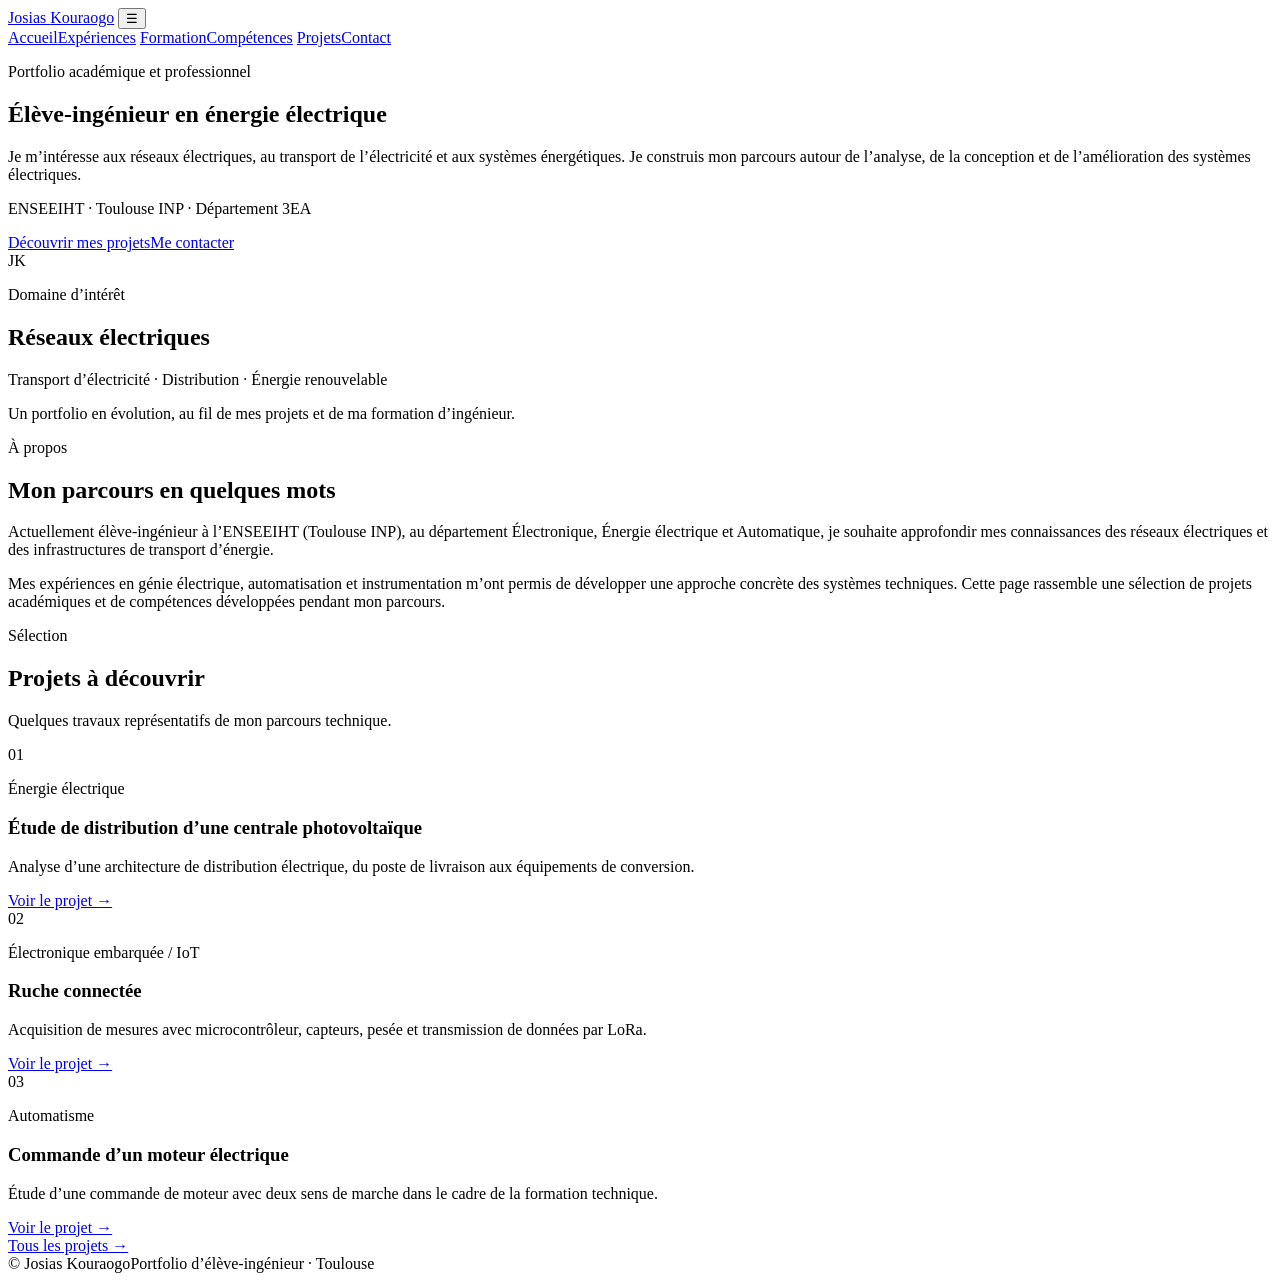
==== index.html @ 069c58c9 "Add files via upload" ====
<!DOCTYPE html>
<html lang="fr">
<head>
  <meta charset="UTF-8">
  <meta name="viewport" content="width=device-width, initial-scale=1">
  <meta name="description" content="Portfolio de Josias Kouraogo, élève-ingénieur en énergie électrique à l'ENSEEIHT Toulouse INP.">
  <title>Josias Kouraogo | Portfolio ingénieur énergie électrique</title>
  <link rel="stylesheet" href="style.css">
</head>
<body>
<header class="site-header">
  <div class="container nav-wrap">
    <a class="brand" href="index.html">Josias <span>Kouraogo</span></a>
    <button class="menu-toggle" aria-label="Ouvrir le menu" aria-expanded="false">☰</button>
    <nav class="nav">
      <a class="active" href="index.html">Accueil</a><a href="experiences.html">Expériences</a>
      <a href="formation.html">Formation</a><a href="competences.html">Compétences</a>
      <a href="projets.html">Projets</a><a href="contact.html">Contact</a>
    </nav>
  </div>
</header>
<main>
  <section class="hero">
    <div class="container hero-grid">
      <div class="hero-copy">
        <p class="eyebrow">Portfolio académique et professionnel</p>
        <h1>Élève-ingénieur en <span>énergie électrique</span></h1>
        <p class="lead">Je m’intéresse aux réseaux électriques, au transport de l’électricité et aux systèmes énergétiques. Je construis mon parcours autour de l’analyse, de la conception et de l’amélioration des systèmes électriques.</p>
        <p class="hero-meta">ENSEEIHT · Toulouse INP · Département 3EA</p>
        <div class="actions"><a class="button" href="projets.html">Découvrir mes projets</a><a class="button button-outline" href="contact.html">Me contacter</a></div>
      </div>
      <div class="hero-panel">
        <div class="monogram">JK</div>
        <p class="panel-label">Domaine d’intérêt</p>
        <h2>Réseaux électriques</h2>
        <p>Transport d’électricité · Distribution · Énergie renouvelable</p>
        <div class="panel-line"></div>
        <p class="small">Un portfolio en évolution, au fil de mes projets et de ma formation d’ingénieur.</p>
      </div>
    </div>
  </section>
  <section class="section">
    <div class="container">
      <div class="section-heading"><p class="eyebrow">À propos</p><h2>Mon parcours en quelques mots</h2></div>
      <div class="about-grid">
        <p>Actuellement élève-ingénieur à l’ENSEEIHT (Toulouse INP), au département Électronique, Énergie électrique et Automatique, je souhaite approfondir mes connaissances des réseaux électriques et des infrastructures de transport d’énergie.</p>
        <p>Mes expériences en génie électrique, automatisation et instrumentation m’ont permis de développer une approche concrète des systèmes techniques. Cette page rassemble une sélection de projets académiques et de compétences développées pendant mon parcours.</p>
      </div>
    </div>
  </section>
  <section class="section section-soft">
    <div class="container">
      <div class="section-heading"><p class="eyebrow">Sélection</p><h2>Projets à découvrir</h2><p>Quelques travaux représentatifs de mon parcours technique.</p></div>
      <div class="cards">
        <article class="project-card"><div class="card-number">01</div><p class="tag">Énergie électrique</p><h3>Étude de distribution d’une centrale photovoltaïque</h3><p>Analyse d’une architecture de distribution électrique, du poste de livraison aux équipements de conversion.</p><a href="projets.html#planta" class="text-link">Voir le projet →</a></article>
        <article class="project-card"><div class="card-number">02</div><p class="tag">Électronique embarquée / IoT</p><h3>Ruche connectée</h3><p>Acquisition de mesures avec microcontrôleur, capteurs, pesée et transmission de données par LoRa.</p><a href="projets.html#ruche" class="text-link">Voir le projet →</a></article>
        <article class="project-card"><div class="card-number">03</div><p class="tag">Automatisme</p><h3>Commande d’un moteur électrique</h3><p>Étude d’une commande de moteur avec deux sens de marche dans le cadre de la formation technique.</p><a href="projets.html#moteur" class="text-link">Voir le projet →</a></article>
      </div>
      <div class="center-action"><a class="text-link" href="projets.html">Tous les projets →</a></div>
    </div>
  </section>
</main>
<footer class="footer"><div class="container footer-inner"><span>© <span id="year"></span> Josias Kouraogo</span><span>Portfolio d’élève-ingénieur · Toulouse</span></div></footer>
<script src="script.js"></script>
</body></html>
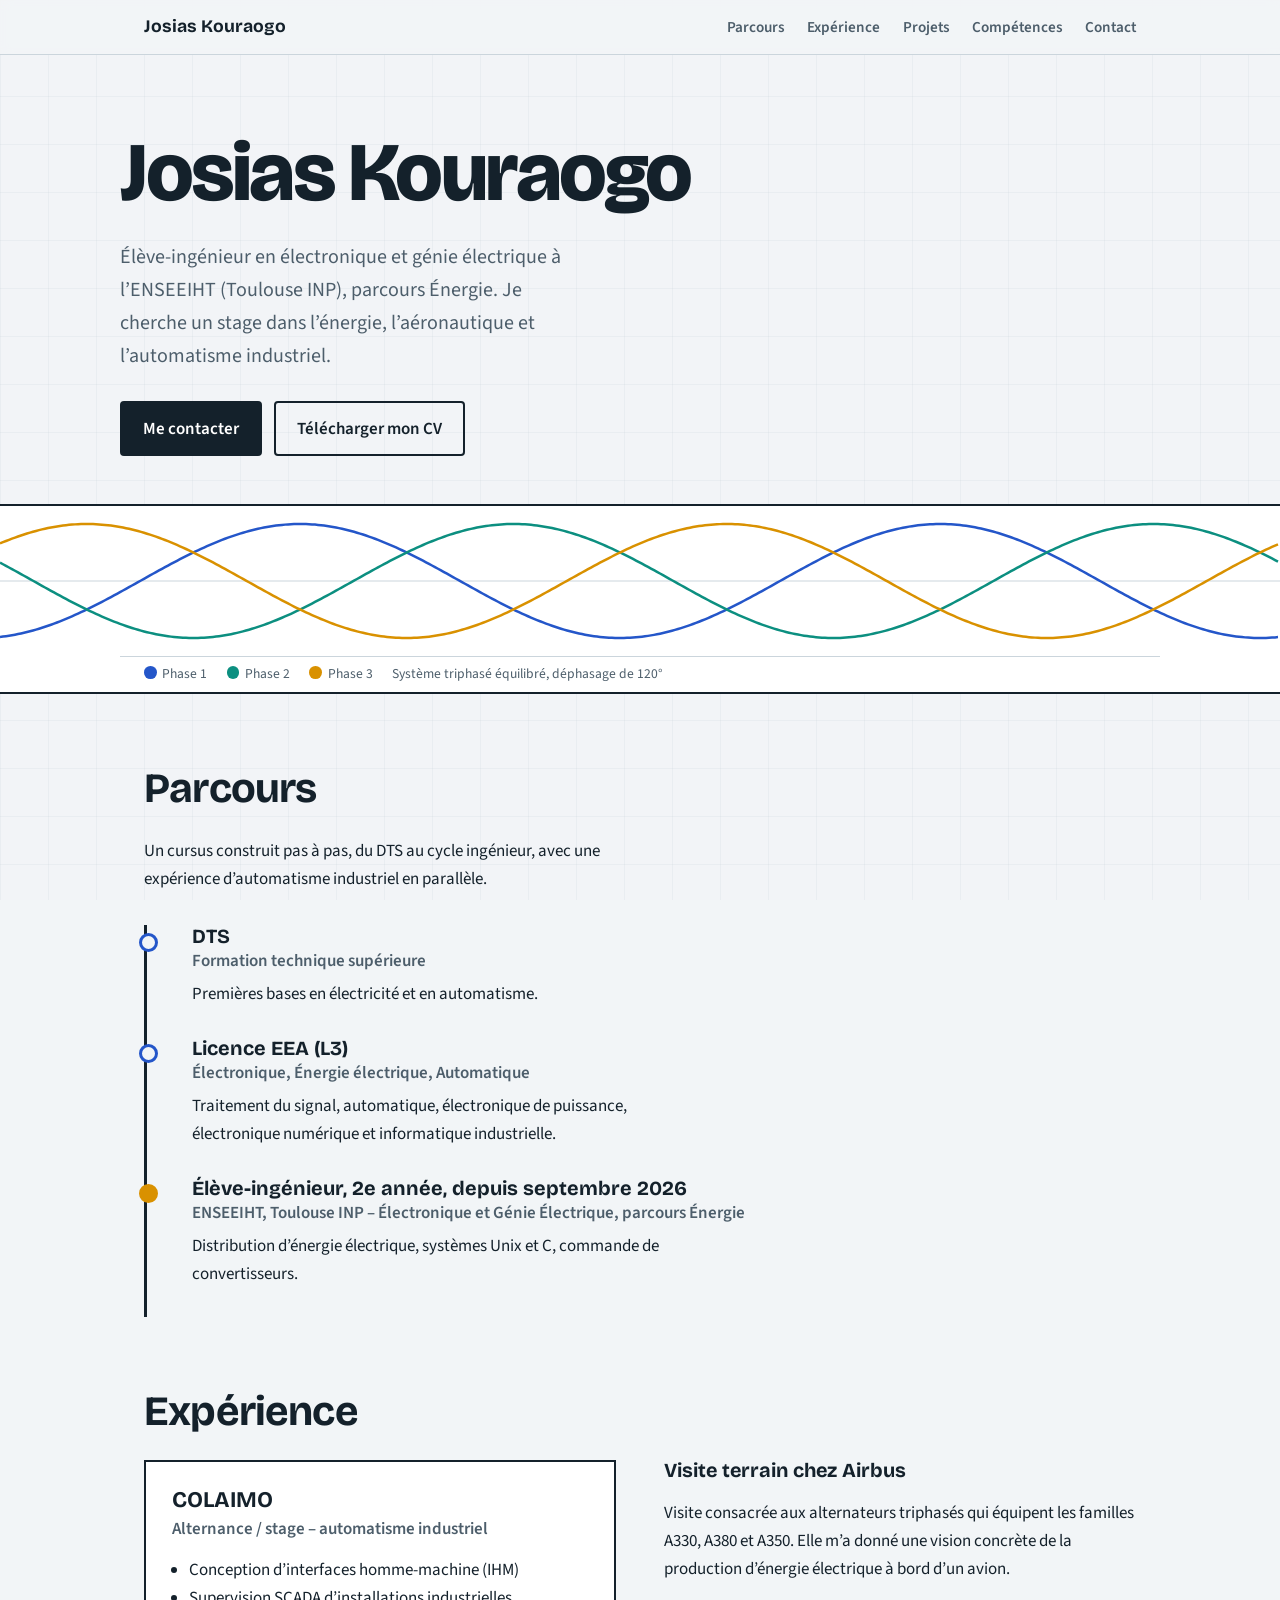
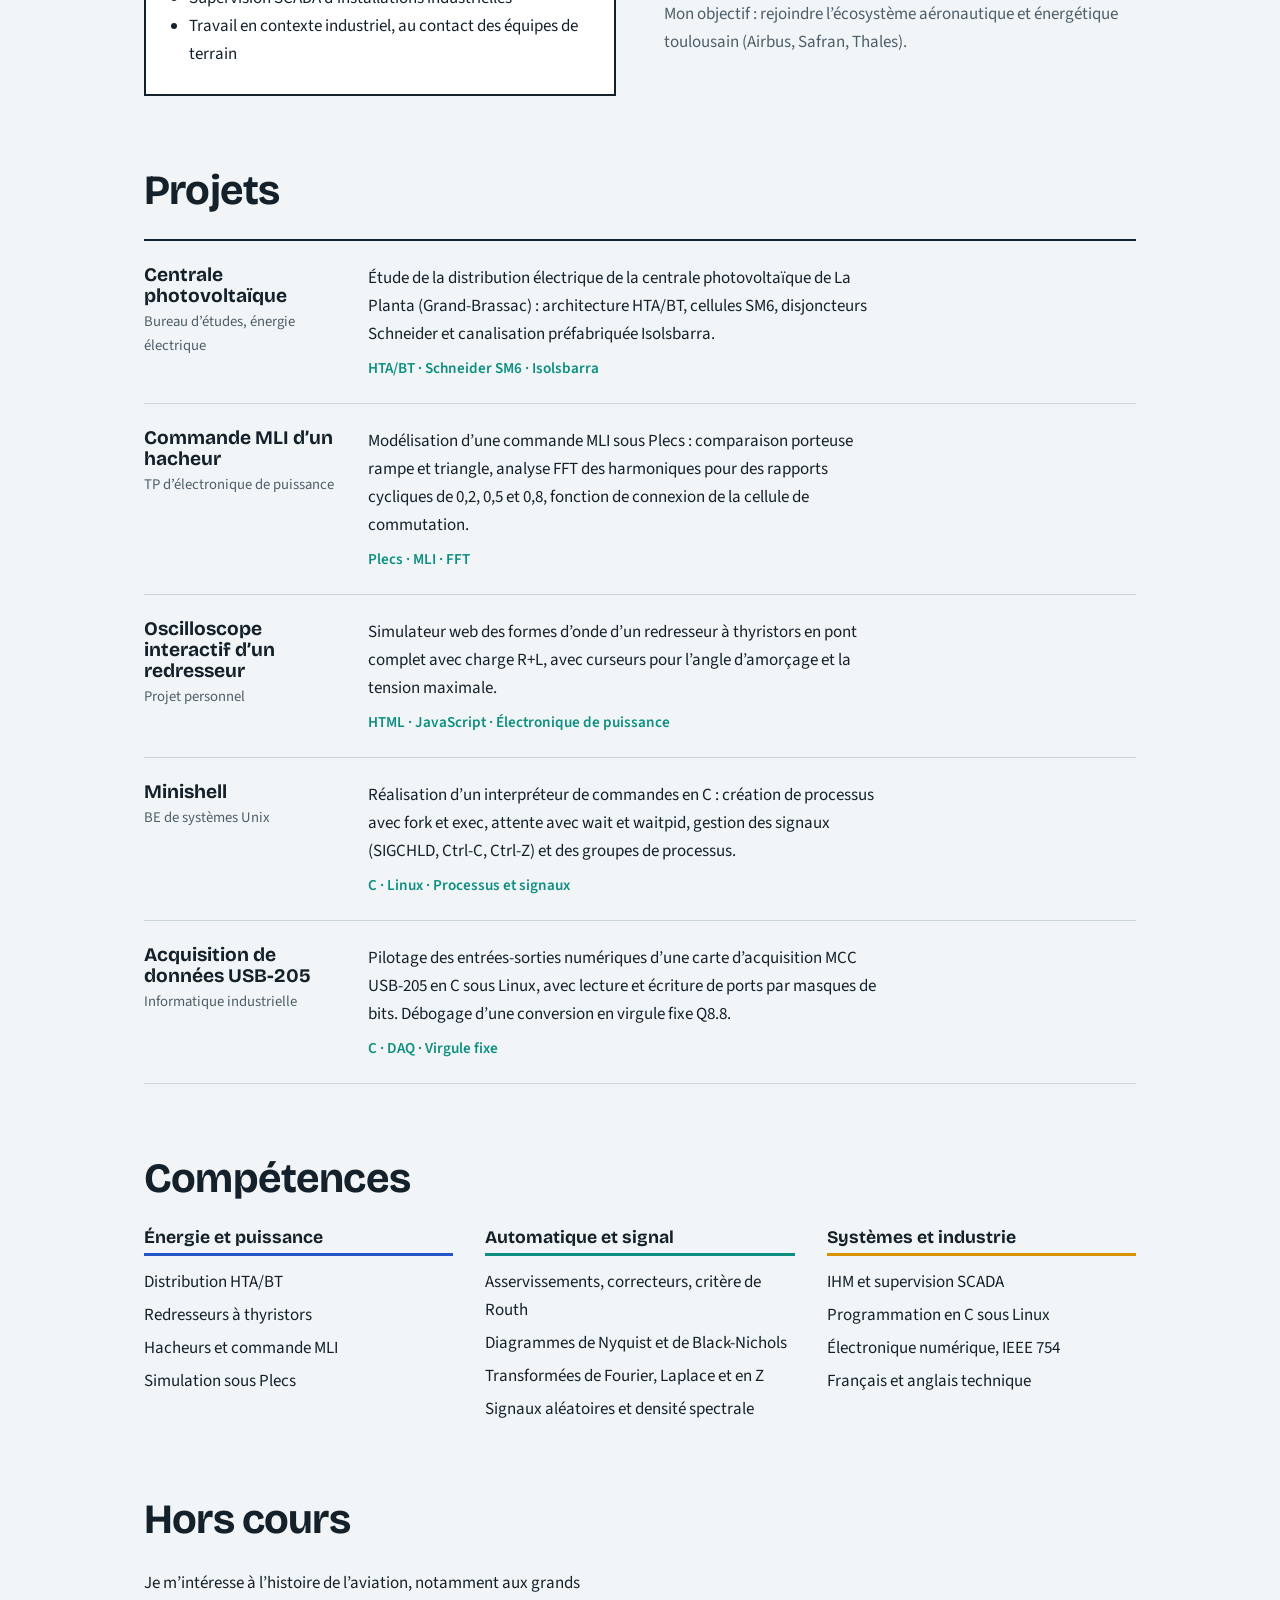
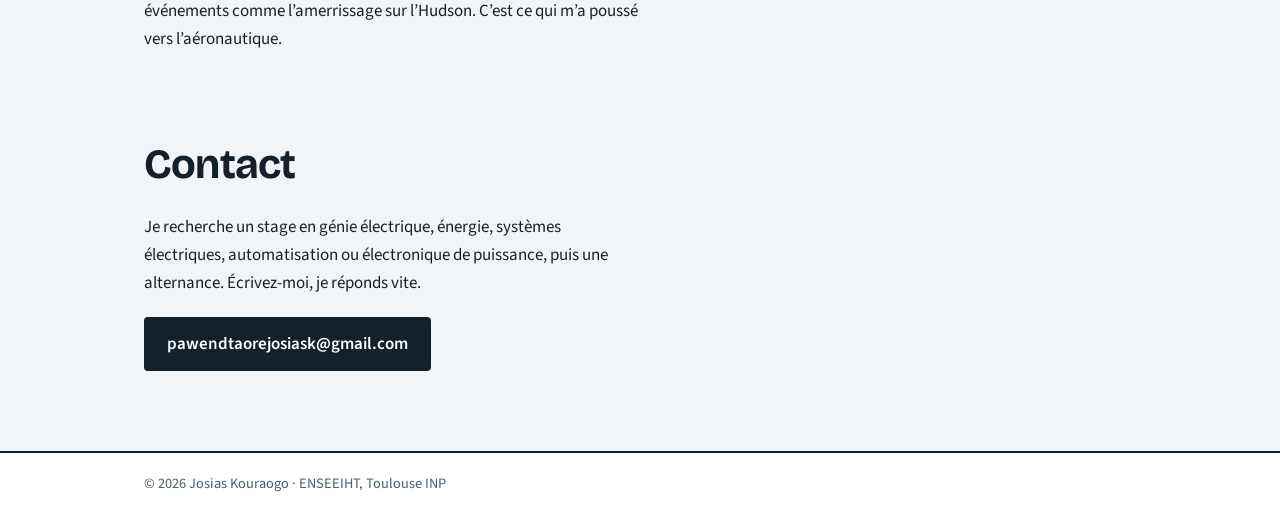
==== commit 29779f34: "Add files via upload" ====
--- a/index.html
+++ b/index.html
@@ -1,65 +1,312 @@
 <!DOCTYPE html>
 <html lang="fr">
 <head>
-  <meta charset="UTF-8">
-  <meta name="viewport" content="width=device-width, initial-scale=1">
-  <meta name="description" content="Portfolio de Josias Kouraogo, élève-ingénieur en énergie électrique à l'ENSEEIHT Toulouse INP.">
-  <title>Josias Kouraogo | Portfolio ingénieur énergie électrique</title>
-  <link rel="stylesheet" href="style.css">
+<meta charset="utf-8">
+<meta name="viewport" content="width=device-width, initial-scale=1">
+<title>Josias Kouraogo – Élève-ingénieur en électronique et génie électrique</title>
+<meta name="description" content="E-portfolio de Josias Kouraogo, élève-ingénieur ENSEEIHT (Toulouse INP), parcours Énergie. Recherche d’un stage et d’une alternance en énergie, aéronautique et automatisme.">
+<link rel="icon" href="data:image/svg+xml,<svg xmlns='http://www.w3.org/2000/svg' viewBox='0 0 100 100'><text y='.9em' font-size='90'>⚡</text></svg>">
+<link rel="preconnect" href="https://fonts.googleapis.com">
+<link rel="preconnect" href="https://fonts.gstatic.com" crossorigin>
+<link href="https://fonts.googleapis.com/css2?family=Bricolage+Grotesque:wght@500;700;800&family=Source+Sans+3:wght@400;600&display=swap" rel="stylesheet">
+<style>
+:root{
+  --paper:#F2F5F7; --ink:#14212B; --muted:#4D5E6B; --line:#CBD5DC;
+  --a:#2456C9; --b:#0C8F80; --c:#D99100;
+  --max:1040px;
+}
+*{box-sizing:border-box}
+html{scroll-behavior:smooth}
+body{
+  margin:0; color:var(--ink); background:var(--paper);
+  font:400 1.0625rem/1.65 "Source Sans 3",system-ui,sans-serif;
+  background-image:
+    linear-gradient(var(--line) 1px,transparent 1px),
+    linear-gradient(90deg,var(--line) 1px,transparent 1px);
+  background-size:48px 48px; background-attachment:fixed;
+  background-blend-mode:multiply;
+}
+body::before{content:"";position:fixed;inset:0;background:var(--paper);opacity:.82;z-index:-1}
+h1,h2,h3{font-family:"Bricolage Grotesque",sans-serif;line-height:1.1;margin:0}
+a{color:var(--a)}
+:focus-visible{outline:3px solid var(--c);outline-offset:3px}
+.wrap{max-width:var(--max);margin:0 auto;padding:0 1.5rem}
+
+header.top{position:sticky;top:0;z-index:5;background:rgba(242,245,247,.92);backdrop-filter:blur(6px);border-bottom:1px solid var(--line)}
+header.top .wrap{display:flex;justify-content:space-between;align-items:center;padding-top:.8rem;padding-bottom:.8rem;gap:1rem;flex-wrap:wrap}
+.brand{font:700 1.1rem "Bricolage Grotesque",sans-serif;text-decoration:none;color:var(--ink)}
+nav a{margin-left:1.2rem;text-decoration:none;color:var(--muted);font-weight:600;font-size:.95rem}
+nav a:hover{color:var(--a)}
+
+.hero{padding:4.5rem 0 0}
+.hero h1{font-size:clamp(2.6rem,7vw,5.2rem);font-weight:800;letter-spacing:-.03em;max-width:14ch}
+.hero p.lead{font-size:1.25rem;max-width:46ch;color:var(--muted);margin:1.4rem 0 1.8rem}
+.btns{display:flex;gap:.8rem;flex-wrap:wrap}
+.btn{display:inline-block;padding:.7rem 1.3rem;border-radius:4px;font-weight:600;text-decoration:none;border:2px solid var(--ink);color:var(--ink)}
+.btn.primary{background:var(--ink);color:#fff}
+.btn:hover{background:var(--a);border-color:var(--a);color:#fff}
+.scope{margin-top:3rem;border-top:2px solid var(--ink);border-bottom:2px solid var(--ink);background:#fff}
+.scope canvas{display:block;width:100%;height:150px}
+.scope .legend{display:flex;gap:1.2rem;padding:.4rem 1.5rem;font-size:.85rem;color:var(--muted);border-top:1px solid var(--line)}
+.sw{display:inline-block;width:.8rem;height:.8rem;border-radius:50%;margin-right:.35rem;vertical-align:-1px}
+
+section{padding:4.5rem 0 0}
+section h2{font-size:clamp(1.8rem,4vw,2.6rem);margin-bottom:1.6rem;letter-spacing:-.02em}
+.intro{max-width:62ch}
+
+/* Parcours : vraie séquence chronologique */
+.timeline{list-style:none;margin:0;padding:0 0 0 1.6rem;border-left:3px solid var(--ink)}
+.timeline li{position:relative;padding:0 0 1.8rem 1.2rem}
+.timeline li::before{content:"";position:absolute;left:calc(-1.6rem - 8px);top:.45rem;width:13px;height:13px;border-radius:50%;background:var(--paper);border:3px solid var(--a)}
+.timeline li.now::before{background:var(--c);border-color:var(--c)}
+.timeline h3{font-size:1.25rem}
+.timeline .where{color:var(--muted);font-weight:600}
+.timeline p{margin:.3rem 0 0;max-width:62ch}
+
+.split{display:grid;grid-template-columns:1fr 1fr;gap:3rem}
+.xp{background:#fff;border:2px solid var(--ink);padding:1.6rem}
+.xp h3{font-size:1.4rem;margin-bottom:.2rem}
+.xp .where{color:var(--muted);font-weight:600;margin:0 0 .8rem}
+.xp ul{margin:0;padding-left:1.1rem}
+
+/* Projets : lignes, pas de cartes identiques */
+.projects{border-top:2px solid var(--ink)}
+.proj{display:grid;grid-template-columns:200px 1fr;gap:1.5rem;padding:1.4rem 0;border-bottom:1px solid var(--line)}
+.proj h3{font-size:1.2rem}
+.proj .tag{color:var(--muted);font-size:.92rem;margin-top:.25rem}
+.proj p{margin:0;max-width:64ch}
+.proj .tools{margin-top:.5rem;font-weight:600;font-size:.95rem;color:var(--b)}
+
+.skills{display:grid;grid-template-columns:repeat(auto-fit,minmax(230px,1fr));gap:2rem}
+.skills h3{font-size:1.1rem;padding-bottom:.4rem;margin-bottom:.6rem;border-bottom:3px solid var(--a)}
+.skills div:nth-child(2) h3{border-color:var(--b)}
+.skills div:nth-child(3) h3{border-color:var(--c)}
+.skills ul{list-style:none;margin:0;padding:0}
+.skills li{padding:.15rem 0}
+
+.contact{padding-bottom:5rem}
+.contact p{max-width:58ch}
+footer{border-top:2px solid var(--ink);background:#fff;padding:1.2rem 0;font-size:.9rem;color:var(--muted)}
+
+@media (max-width:760px){
+  .split{grid-template-columns:1fr;gap:2rem}
+  .proj{grid-template-columns:1fr;gap:.4rem}
+  nav a{margin:0 1rem 0 0}
+}
+</style>
 </head>
 <body>
-<header class="site-header">
-  <div class="container nav-wrap">
-    <a class="brand" href="index.html">Josias <span>Kouraogo</span></a>
-    <button class="menu-toggle" aria-label="Ouvrir le menu" aria-expanded="false">☰</button>
-    <nav class="nav">
-      <a class="active" href="index.html">Accueil</a><a href="experiences.html">Expériences</a>
-      <a href="formation.html">Formation</a><a href="competences.html">Compétences</a>
-      <a href="projets.html">Projets</a><a href="contact.html">Contact</a>
+
+<header class="top">
+  <div class="wrap">
+    <a class="brand" href="#top">Josias Kouraogo</a>
+    <nav aria-label="Navigation principale">
+      <a href="#parcours">Parcours</a>
+      <a href="#experience">Expérience</a>
+      <a href="#projets">Projets</a>
+      <a href="#competences">Compétences</a>
+      <a href="#contact">Contact</a>
     </nav>
   </div>
 </header>
-<main>
-  <section class="hero">
-    <div class="container hero-grid">
-      <div class="hero-copy">
-        <p class="eyebrow">Portfolio académique et professionnel</p>
-        <h1>Élève-ingénieur en <span>énergie électrique</span></h1>
-        <p class="lead">Je m’intéresse aux réseaux électriques, au transport de l’électricité et aux systèmes énergétiques. Je construis mon parcours autour de l’analyse, de la conception et de l’amélioration des systèmes électriques.</p>
-        <p class="hero-meta">ENSEEIHT · Toulouse INP · Département 3EA</p>
-        <div class="actions"><a class="button" href="projets.html">Découvrir mes projets</a><a class="button button-outline" href="contact.html">Me contacter</a></div>
+
+<main id="top">
+  <div class="wrap hero">
+    <h1>Josias Kouraogo</h1>
+    <p class="lead">Élève-ingénieur en électronique et génie électrique à l’ENSEEIHT (Toulouse INP), parcours Énergie. Je cherche un stage dans l’énergie, l’aéronautique et l’automatisme industriel.</p>
+    <div class="btns">
+      <a class="btn primary" href="#contact">Me contacter</a>
+      <a class="btn" href="CV_Kouraogo_Josias.pdf">Télécharger mon CV</a>
+    </div>
+  </div>
+
+  <div class="scope" role="img" aria-label="Trois tensions sinusoïdales déphasées de 120 degrés, comme sur un réseau triphasé">
+    <canvas id="scope"></canvas>
+    <div class="legend wrap">
+      <span><span class="sw" style="background:var(--a)"></span>Phase 1</span>
+      <span><span class="sw" style="background:var(--b)"></span>Phase 2</span>
+      <span><span class="sw" style="background:var(--c)"></span>Phase 3</span>
+      <span>Système triphasé équilibré, déphasage de 120°</span>
+    </div>
+  </div>
+
+  <section id="parcours">
+    <div class="wrap">
+      <h2>Parcours</h2>
+      <p class="intro">Un cursus construit pas à pas, du DTS au cycle ingénieur, avec une expérience d’automatisme industriel en parallèle.</p>
+      <ol class="timeline" style="margin-top:2rem">
+        <li>
+          <h3>DTS</h3>
+          <div class="where">Formation technique supérieure</div>
+          <p>Premières bases en électricité et en automatisme.</p>
+        </li>
+        <li>
+          <h3>Licence EEA (L3)</h3>
+          <div class="where">Électronique, Énergie électrique, Automatique</div>
+          <p>Traitement du signal, automatique, électronique de puissance, électronique numérique et informatique industrielle.</p>
+        </li>
+        <li class="now">
+          <h3>Élève-ingénieur, 2e année, depuis septembre 2026</h3>
+          <div class="where">ENSEEIHT, Toulouse INP – Électronique et Génie Électrique, parcours Énergie</div>
+          <p>Distribution d’énergie électrique, systèmes Unix et C, commande de convertisseurs.</p>
+        </li>
+      </ol>
+    </div>
+  </section>
+
+  <section id="experience">
+    <div class="wrap">
+      <h2>Expérience</h2>
+      <div class="split">
+        <div class="xp">
+          <h3>COLAIMO</h3>
+          <p class="where">Alternance / stage – automatisme industriel</p>
+          <ul>
+            <li>Conception d’interfaces homme-machine (IHM)</li>
+            <li>Supervision SCADA d’installations industrielles</li>
+            <li>Travail en contexte industriel, au contact des équipes de terrain</li>
+          </ul>
+        </div>
+        <div>
+          <h3 style="margin-bottom:.6rem">Visite terrain chez Airbus</h3>
+          <p>Visite consacrée aux alternateurs triphasés qui équipent les familles A330, A380 et A350. Elle m’a donné une vision concrète de la production d’énergie électrique à bord d’un avion.</p>
+          <p style="color:var(--muted)">Mon objectif : rejoindre l’écosystème aéronautique et énergétique toulousain (Airbus, Safran, Thales).</p>
+        </div>
       </div>
-      <div class="hero-panel">
-        <div class="monogram">JK</div>
-        <p class="panel-label">Domaine d’intérêt</p>
-        <h2>Réseaux électriques</h2>
-        <p>Transport d’électricité · Distribution · Énergie renouvelable</p>
-        <div class="panel-line"></div>
-        <p class="small">Un portfolio en évolution, au fil de mes projets et de ma formation d’ingénieur.</p>
+    </div>
+  </section>
+
+  <section id="projets">
+    <div class="wrap">
+      <h2>Projets</h2>
+      <div class="projects">
+        <article class="proj">
+          <div><h3>Centrale photovoltaïque</h3><div class="tag">Bureau d’études, énergie électrique</div></div>
+          <div>
+            <p>Étude de la distribution électrique de la centrale photovoltaïque de La Planta (Grand-Brassac) : architecture HTA/BT, cellules SM6, disjoncteurs Schneider et canalisation préfabriquée Isolsbarra.</p>
+            <div class="tools">HTA/BT · Schneider SM6 · Isolsbarra</div>
+          </div>
+        </article>
+        <article class="proj">
+          <div><h3>Commande MLI d’un hacheur</h3><div class="tag">TP d’électronique de puissance</div></div>
+          <div>
+            <p>Modélisation d’une commande MLI sous Plecs : comparaison porteuse rampe et triangle, analyse FFT des harmoniques pour des rapports cycliques de 0,2, 0,5 et 0,8, fonction de connexion de la cellule de commutation.</p>
+            <div class="tools">Plecs · MLI · FFT</div>
+          </div>
+        </article>
+        <article class="proj">
+          <div><h3>Oscilloscope interactif d’un redresseur</h3><div class="tag">Projet personnel</div></div>
+          <div>
+            <p>Simulateur web des formes d’onde d’un redresseur à thyristors en pont complet avec charge R+L, avec curseurs pour l’angle d’amorçage et la tension maximale.</p>
+            <div class="tools">HTML · JavaScript · Électronique de puissance</div>
+          </div>
+        </article>
+        <article class="proj">
+          <div><h3>Minishell</h3><div class="tag">BE de systèmes Unix</div></div>
+          <div>
+            <p>Réalisation d’un interpréteur de commandes en C : création de processus avec fork et exec, attente avec wait et waitpid, gestion des signaux (SIGCHLD, Ctrl-C, Ctrl-Z) et des groupes de processus.</p>
+            <div class="tools">C · Linux · Processus et signaux</div>
+          </div>
+        </article>
+        <article class="proj">
+          <div><h3>Acquisition de données USB-205</h3><div class="tag">Informatique industrielle</div></div>
+          <div>
+            <p>Pilotage des entrées-sorties numériques d’une carte d’acquisition MCC USB-205 en C sous Linux, avec lecture et écriture de ports par masques de bits. Débogage d’une conversion en virgule fixe Q8.8.</p>
+            <div class="tools">C · DAQ · Virgule fixe</div>
+          </div>
+        </article>
       </div>
     </div>
   </section>
-  <section class="section">
-    <div class="container">
-      <div class="section-heading"><p class="eyebrow">À propos</p><h2>Mon parcours en quelques mots</h2></div>
-      <div class="about-grid">
-        <p>Actuellement élève-ingénieur à l’ENSEEIHT (Toulouse INP), au département Électronique, Énergie électrique et Automatique, je souhaite approfondir mes connaissances des réseaux électriques et des infrastructures de transport d’énergie.</p>
-        <p>Mes expériences en génie électrique, automatisation et instrumentation m’ont permis de développer une approche concrète des systèmes techniques. Cette page rassemble une sélection de projets académiques et de compétences développées pendant mon parcours.</p>
+
+  <section id="competences">
+    <div class="wrap">
+      <h2>Compétences</h2>
+      <div class="skills">
+        <div>
+          <h3>Énergie et puissance</h3>
+          <ul>
+            <li>Distribution HTA/BT</li>
+            <li>Redresseurs à thyristors</li>
+            <li>Hacheurs et commande MLI</li>
+            <li>Simulation sous Plecs</li>
+          </ul>
+        </div>
+        <div>
+          <h3>Automatique et signal</h3>
+          <ul>
+            <li>Asservissements, correcteurs, critère de Routh</li>
+            <li>Diagrammes de Nyquist et de Black-Nichols</li>
+            <li>Transformées de Fourier, Laplace et en Z</li>
+            <li>Signaux aléatoires et densité spectrale</li>
+          </ul>
+        </div>
+        <div>
+          <h3>Systèmes et industrie</h3>
+          <ul>
+            <li>IHM et supervision SCADA</li>
+            <li>Programmation en C sous Linux</li>
+            <li>Électronique numérique, IEEE 754</li>
+            <li>Français et anglais technique</li>
+          </ul>
+        </div>
       </div>
     </div>
   </section>
-  <section class="section section-soft">
-    <div class="container">
-      <div class="section-heading"><p class="eyebrow">Sélection</p><h2>Projets à découvrir</h2><p>Quelques travaux représentatifs de mon parcours technique.</p></div>
-      <div class="cards">
-        <article class="project-card"><div class="card-number">01</div><p class="tag">Énergie électrique</p><h3>Étude de distribution d’une centrale photovoltaïque</h3><p>Analyse d’une architecture de distribution électrique, du poste de livraison aux équipements de conversion.</p><a href="projets.html#planta" class="text-link">Voir le projet →</a></article>
-        <article class="project-card"><div class="card-number">02</div><p class="tag">Électronique embarquée / IoT</p><h3>Ruche connectée</h3><p>Acquisition de mesures avec microcontrôleur, capteurs, pesée et transmission de données par LoRa.</p><a href="projets.html#ruche" class="text-link">Voir le projet →</a></article>
-        <article class="project-card"><div class="card-number">03</div><p class="tag">Automatisme</p><h3>Commande d’un moteur électrique</h3><p>Étude d’une commande de moteur avec deux sens de marche dans le cadre de la formation technique.</p><a href="projets.html#moteur" class="text-link">Voir le projet →</a></article>
+
+  <section>
+    <div class="wrap">
+      <h2>Hors cours</h2>
+      <p class="intro">Je m’intéresse à l’histoire de l’aviation, notamment aux grands événements comme l’amerrissage sur l’Hudson. C’est ce qui m’a poussé vers l’aéronautique.</p>
+    </div>
+  </section>
+
+  <section id="contact" class="contact">
+    <div class="wrap">
+      <h2>Contact</h2>
+      <p>Je recherche un stage en génie électrique, énergie, systèmes électriques, automatisation ou électronique de puissance, puis une alternance. Écrivez-moi, je réponds vite.</p>
+      <div class="btns" style="margin-top:1.2rem">
+        <a class="btn primary" href="mailto:pawendtaorejosiask@gmail.com">pawendtaorejosiask@gmail.com</a>
+        <!-- Ajoutez vos liens ici, par exemple :
+        <a class="btn" href="https://www.linkedin.com/in/VOTRE-PROFIL">LinkedIn</a>
+        <a class="btn" href="https://github.com/VOTRE-PSEUDO">GitHub</a> -->
       </div>
-      <div class="center-action"><a class="text-link" href="projets.html">Tous les projets →</a></div>
     </div>
   </section>
 </main>
-<footer class="footer"><div class="container footer-inner"><span>© <span id="year"></span> Josias Kouraogo</span><span>Portfolio d’élève-ingénieur · Toulouse</span></div></footer>
-<script src="script.js"></script>
-</body></html>+
+<footer>
+  <div class="wrap">© 2026 Josias Kouraogo · ENSEEIHT, Toulouse INP</div>
+</footer>
+
+<script>
+(function(){
+  var cv=document.getElementById('scope'),ctx=cv.getContext('2d');
+  var cols=['#2456C9','#0C8F80','#D99100'],t=0,W,H,
+      still=window.matchMedia('(prefers-reduced-motion: reduce)').matches;
+  function size(){
+    var r=window.devicePixelRatio||1;
+    W=cv.clientWidth;H=cv.clientHeight;
+    cv.width=W*r;cv.height=H*r;ctx.setTransform(r,0,0,r,0,0);
+  }
+  function draw(){
+    ctx.clearRect(0,0,W,H);
+    ctx.strokeStyle='#CBD5DC';ctx.lineWidth=1;
+    ctx.beginPath();ctx.moveTo(0,H/2);ctx.lineTo(W,H/2);ctx.stroke();
+    for(var k=0;k<3;k++){
+      ctx.strokeStyle=cols[k];ctx.lineWidth=2.5;ctx.beginPath();
+      for(var x=0;x<=W;x+=3){
+        var y=H/2-Math.sin(x/W*Math.PI*4-t-k*2*Math.PI/3)*(H/2-18);
+        x?ctx.lineTo(x,y):ctx.moveTo(x,y);
+      }
+      ctx.stroke();
+    }
+  }
+  function loop(){t+=0.025;draw();requestAnimationFrame(loop)}
+  size();draw();
+  window.addEventListener('resize',function(){size();draw()});
+  if(!still)loop();
+})();
+</script>
+</body>
+</html>
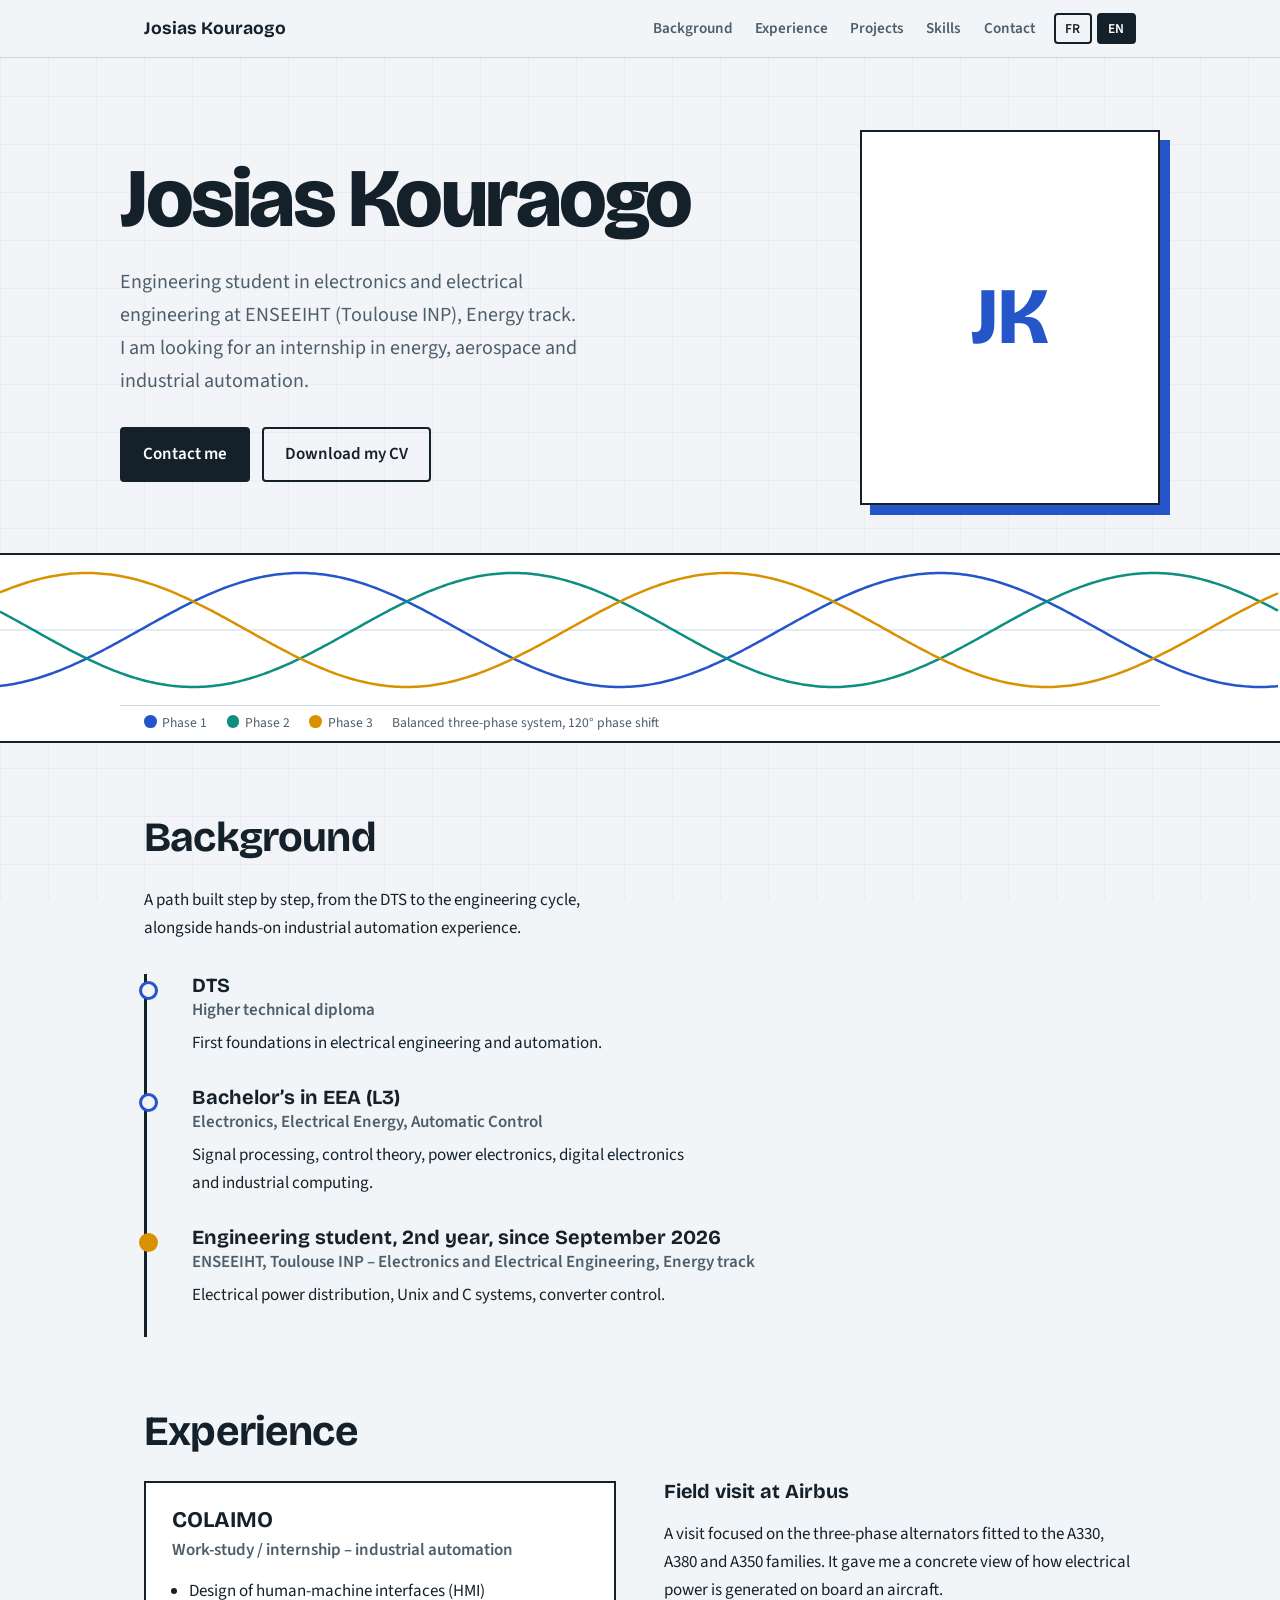
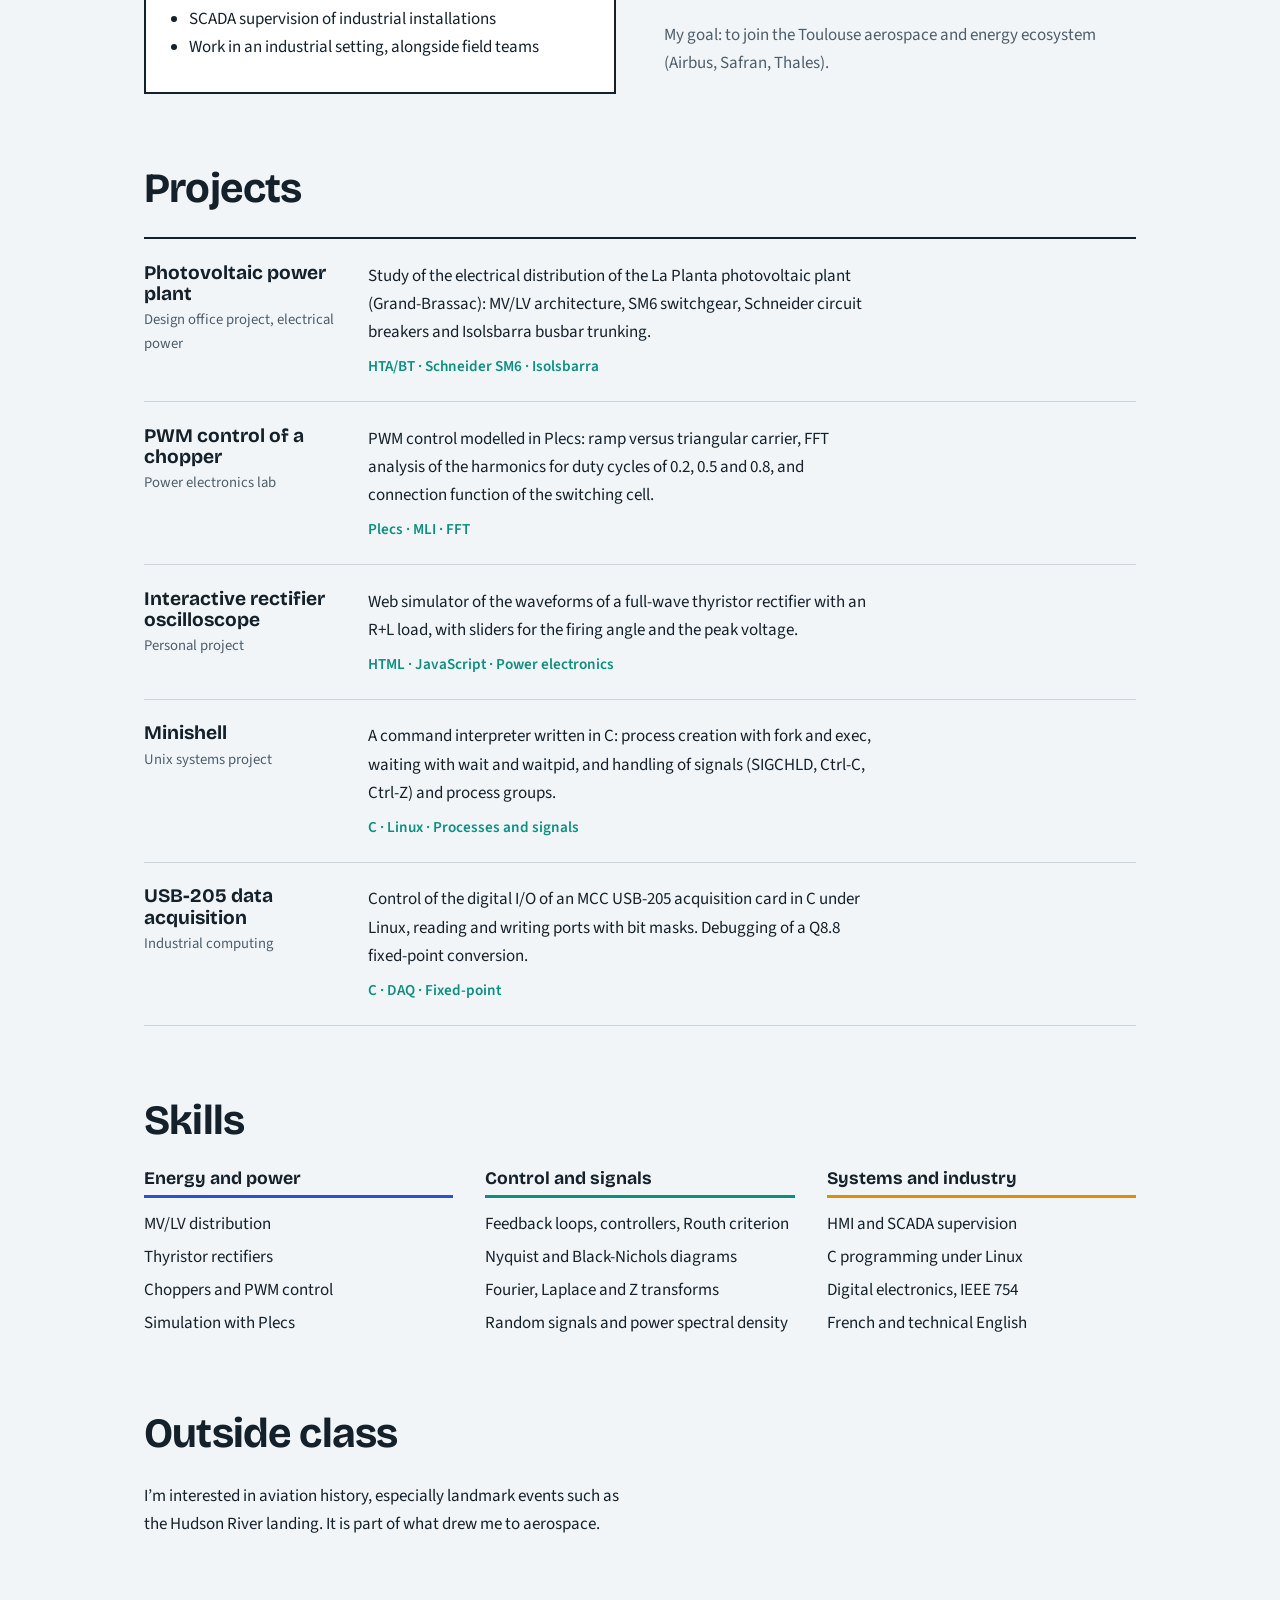
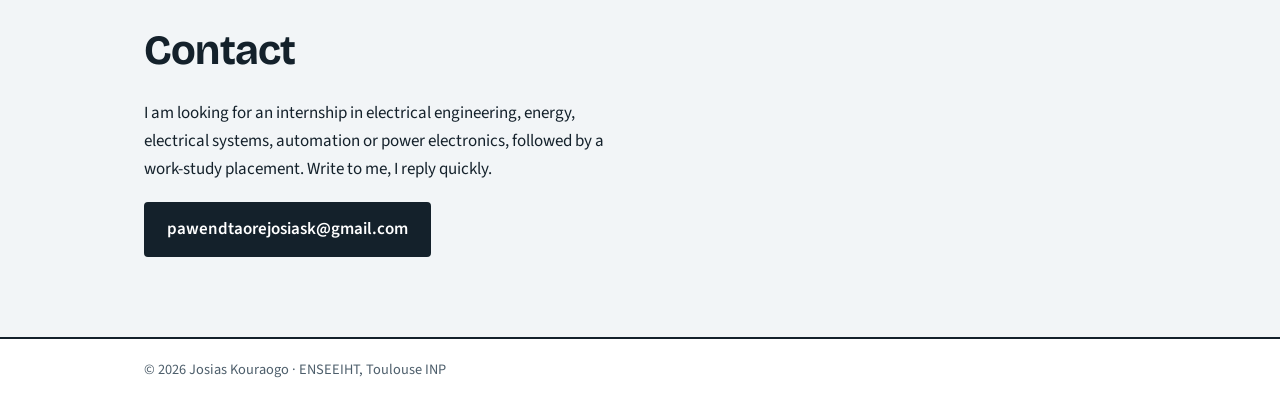
==== commit f58577d7: "Rename index (1).html to index.html" ====
--- a/index.html
+++ b/index.html
@@ -93,6 +93,18 @@
   .proj{grid-template-columns:1fr;gap:.4rem}
   nav a{margin:0 1rem 0 0}
 }
+
+.lang{display:flex;gap:.3rem;margin-left:1.2rem}
+.lang button{font:600 .85rem "Source Sans 3",sans-serif;padding:.25rem .6rem;border:2px solid var(--ink);background:transparent;color:var(--ink);border-radius:4px;cursor:pointer}
+.lang button[aria-pressed="true"]{background:var(--ink);color:#fff}
+.right{display:flex;align-items:center;flex-wrap:wrap}
+.herogrid{display:grid;grid-template-columns:1fr 300px;gap:3rem;align-items:center}
+.photo{position:relative;width:100%;aspect-ratio:4/5;border:2px solid var(--ink);box-shadow:10px 10px 0 var(--a);background:#fff;overflow:hidden}
+.photo img{width:100%;height:100%;object-fit:cover;display:block}
+.photo .mono{position:absolute;inset:0;display:none;align-items:center;justify-content:center;font:800 5rem "Bricolage Grotesque",sans-serif;color:var(--a)}
+.photo.nophoto .mono{display:flex}
+.photo.nophoto img{display:none}
+@media (max-width:760px){.herogrid{grid-template-columns:1fr}.photo{max-width:260px;order:-1}.lang{margin-left:0}}
 </style>
 </head>
 <body>
@@ -100,55 +112,69 @@
 <header class="top">
   <div class="wrap">
     <a class="brand" href="#top">Josias Kouraogo</a>
+    <div class="right">
     <nav aria-label="Navigation principale">
-      <a href="#parcours">Parcours</a>
-      <a href="#experience">Expérience</a>
-      <a href="#projets">Projets</a>
-      <a href="#competences">Compétences</a>
-      <a href="#contact">Contact</a>
+      <a data-i18n="h_par" href="#parcours">Parcours</a>
+      <a data-i18n="h_exp" href="#experience">Expérience</a>
+      <a data-i18n="h_proj" href="#projets">Projets</a>
+      <a data-i18n="h_skills" href="#competences">Compétences</a>
+      <a data-i18n="h_contact" href="#contact">Contact</a>
     </nav>
+    <div class="lang" role="group" aria-label="Langue / Language">
+      <button type="button" data-set="fr" aria-pressed="true">FR</button>
+      <button type="button" data-set="en" aria-pressed="false">EN</button>
+    </div>
+    </div>
   </div>
 </header>
 
 <main id="top">
   <div class="wrap hero">
-    <h1>Josias Kouraogo</h1>
-    <p class="lead">Élève-ingénieur en électronique et génie électrique à l’ENSEEIHT (Toulouse INP), parcours Énergie. Je cherche un stage dans l’énergie, l’aéronautique et l’automatisme industriel.</p>
-    <div class="btns">
-      <a class="btn primary" href="#contact">Me contacter</a>
-      <a class="btn" href="CV_Kouraogo_Josias.pdf">Télécharger mon CV</a>
+    <div class="herogrid">
+      <div>
+        <h1>Josias Kouraogo</h1>
+        <p class="lead" data-i18n="lead">Élève-ingénieur en électronique et génie électrique à l’ENSEEIHT (Toulouse INP), parcours Énergie. Je cherche un stage dans l’énergie, l’aéronautique et l’automatisme industriel.</p>
+        <div class="btns">
+          <a class="btn primary" href="#contact" data-i18n="btn_contact">Me contacter</a>
+          <a class="btn" href="CV_Kouraogo_Josias.pdf" data-i18n="btn_cv">Télécharger mon CV</a>
+        </div>
+      </div>
+      <div class="photo" id="photo">
+        <img src="photo.jpg" alt="Portrait de Josias Kouraogo" data-i18n-alt="photo_alt" onerror="this.parentNode.classList.add('nophoto')">
+        <div class="mono" aria-hidden="true">JK</div>
+      </div>
     </div>
   </div>
 
-  <div class="scope" role="img" aria-label="Trois tensions sinusoïdales déphasées de 120 degrés, comme sur un réseau triphasé">
+  <div class="scope" role="img" data-i18n-aria="scope_aria" aria-label="Trois tensions sinusoïdales déphasées de 120 degrés, comme sur un réseau triphasé">
     <canvas id="scope"></canvas>
     <div class="legend wrap">
-      <span><span class="sw" style="background:var(--a)"></span>Phase 1</span>
-      <span><span class="sw" style="background:var(--b)"></span>Phase 2</span>
-      <span><span class="sw" style="background:var(--c)"></span>Phase 3</span>
-      <span>Système triphasé équilibré, déphasage de 120°</span>
+      <span><span class="sw" style="background:var(--a)"></span><span data-i18n="ph1">Phase 1</span></span>
+      <span><span class="sw" style="background:var(--b)"></span><span data-i18n="ph2">Phase 2</span></span>
+      <span><span class="sw" style="background:var(--c)"></span><span data-i18n="ph3">Phase 3</span></span>
+      <span data-i18n="legend">Système triphasé équilibré, déphasage de 120°</span>
     </div>
   </div>
 
   <section id="parcours">
     <div class="wrap">
-      <h2>Parcours</h2>
-      <p class="intro">Un cursus construit pas à pas, du DTS au cycle ingénieur, avec une expérience d’automatisme industriel en parallèle.</p>
+      <h2 data-i18n="h_par">Parcours</h2>
+      <p data-i18n="par_intro" class="intro">Un cursus construit pas à pas, du DTS au cycle ingénieur, avec une expérience d’automatisme industriel en parallèle.</p>
       <ol class="timeline" style="margin-top:2rem">
         <li>
           <h3>DTS</h3>
-          <div class="where">Formation technique supérieure</div>
-          <p>Premières bases en électricité et en automatisme.</p>
+          <div data-i18n="dts_w" class="where">Formation technique supérieure</div>
+          <p data-i18n="dts_p">Premières bases en électricité et en automatisme.</p>
         </li>
         <li>
-          <h3>Licence EEA (L3)</h3>
-          <div class="where">Électronique, Énergie électrique, Automatique</div>
-          <p>Traitement du signal, automatique, électronique de puissance, électronique numérique et informatique industrielle.</p>
+          <h3 data-i18n="l3_h">Licence EEA (L3)</h3>
+          <div data-i18n="l3_w" class="where">Électronique, Énergie électrique, Automatique</div>
+          <p data-i18n="l3_p">Traitement du signal, automatique, électronique de puissance, électronique numérique et informatique industrielle.</p>
         </li>
         <li class="now">
-          <h3>Élève-ingénieur, 2e année, depuis septembre 2026</h3>
-          <div class="where">ENSEEIHT, Toulouse INP – Électronique et Génie Électrique, parcours Énergie</div>
-          <p>Distribution d’énergie électrique, systèmes Unix et C, commande de convertisseurs.</p>
+          <h3 data-i18n="inp_h">Élève-ingénieur, 2e année, depuis septembre 2026</h3>
+          <div data-i18n="inp_w" class="where">ENSEEIHT, Toulouse INP – Électronique et Génie Électrique, parcours Énergie</div>
+          <p data-i18n="inp_p">Distribution d’énergie électrique, systèmes Unix et C, commande de convertisseurs.</p>
         </li>
       </ol>
     </div>
@@ -156,21 +182,21 @@
 
   <section id="experience">
     <div class="wrap">
-      <h2>Expérience</h2>
+      <h2 data-i18n="h_exp">Expérience</h2>
       <div class="split">
         <div class="xp">
           <h3>COLAIMO</h3>
-          <p class="where">Alternance / stage – automatisme industriel</p>
+          <p data-i18n="col_w" class="where">Alternance / stage – automatisme industriel</p>
           <ul>
-            <li>Conception d’interfaces homme-machine (IHM)</li>
-            <li>Supervision SCADA d’installations industrielles</li>
-            <li>Travail en contexte industriel, au contact des équipes de terrain</li>
+            <li data-i18n="col_1">Conception d’interfaces homme-machine (IHM)</li>
+            <li data-i18n="col_2">Supervision SCADA d’installations industrielles</li>
+            <li data-i18n="col_3">Travail en contexte industriel, au contact des équipes de terrain</li>
           </ul>
         </div>
         <div>
-          <h3 style="margin-bottom:.6rem">Visite terrain chez Airbus</h3>
-          <p>Visite consacrée aux alternateurs triphasés qui équipent les familles A330, A380 et A350. Elle m’a donné une vision concrète de la production d’énergie électrique à bord d’un avion.</p>
-          <p style="color:var(--muted)">Mon objectif : rejoindre l’écosystème aéronautique et énergétique toulousain (Airbus, Safran, Thales).</p>
+          <h3 data-i18n="air_h" style="margin-bottom:.6rem">Visite terrain chez Airbus</h3>
+          <p data-i18n="air_p">Visite consacrée aux alternateurs triphasés qui équipent les familles A330, A380 et A350. Elle m’a donné une vision concrète de la production d’énergie électrique à bord d’un avion.</p>
+          <p data-i18n="air_goal" style="color:var(--muted)">Mon objectif : rejoindre l’écosystème aéronautique et énergétique toulousain (Airbus, Safran, Thales).</p>
         </div>
       </div>
     </div>
@@ -178,41 +204,41 @@
 
   <section id="projets">
     <div class="wrap">
-      <h2>Projets</h2>
+      <h2 data-i18n="h_proj">Projets</h2>
       <div class="projects">
         <article class="proj">
-          <div><h3>Centrale photovoltaïque</h3><div class="tag">Bureau d’études, énergie électrique</div></div>
-          <div>
-            <p>Étude de la distribution électrique de la centrale photovoltaïque de La Planta (Grand-Brassac) : architecture HTA/BT, cellules SM6, disjoncteurs Schneider et canalisation préfabriquée Isolsbarra.</p>
+          <div><h3 data-i18n="p1_h">Centrale photovoltaïque</h3><div data-i18n="p1_t" class="tag">Bureau d’études, énergie électrique</div></div>
+          <div>
+            <p data-i18n="p1_p">Étude de la distribution électrique de la centrale photovoltaïque de La Planta (Grand-Brassac) : architecture HTA/BT, cellules SM6, disjoncteurs Schneider et canalisation préfabriquée Isolsbarra.</p>
             <div class="tools">HTA/BT · Schneider SM6 · Isolsbarra</div>
           </div>
         </article>
         <article class="proj">
-          <div><h3>Commande MLI d’un hacheur</h3><div class="tag">TP d’électronique de puissance</div></div>
-          <div>
-            <p>Modélisation d’une commande MLI sous Plecs : comparaison porteuse rampe et triangle, analyse FFT des harmoniques pour des rapports cycliques de 0,2, 0,5 et 0,8, fonction de connexion de la cellule de commutation.</p>
+          <div><h3 data-i18n="p2_h">Commande MLI d’un hacheur</h3><div data-i18n="p2_t" class="tag">TP d’électronique de puissance</div></div>
+          <div>
+            <p data-i18n="p2_p">Modélisation d’une commande MLI sous Plecs : comparaison porteuse rampe et triangle, analyse FFT des harmoniques pour des rapports cycliques de 0,2, 0,5 et 0,8, fonction de connexion de la cellule de commutation.</p>
             <div class="tools">Plecs · MLI · FFT</div>
           </div>
         </article>
         <article class="proj">
-          <div><h3>Oscilloscope interactif d’un redresseur</h3><div class="tag">Projet personnel</div></div>
-          <div>
-            <p>Simulateur web des formes d’onde d’un redresseur à thyristors en pont complet avec charge R+L, avec curseurs pour l’angle d’amorçage et la tension maximale.</p>
-            <div class="tools">HTML · JavaScript · Électronique de puissance</div>
-          </div>
-        </article>
-        <article class="proj">
-          <div><h3>Minishell</h3><div class="tag">BE de systèmes Unix</div></div>
-          <div>
-            <p>Réalisation d’un interpréteur de commandes en C : création de processus avec fork et exec, attente avec wait et waitpid, gestion des signaux (SIGCHLD, Ctrl-C, Ctrl-Z) et des groupes de processus.</p>
-            <div class="tools">C · Linux · Processus et signaux</div>
-          </div>
-        </article>
-        <article class="proj">
-          <div><h3>Acquisition de données USB-205</h3><div class="tag">Informatique industrielle</div></div>
-          <div>
-            <p>Pilotage des entrées-sorties numériques d’une carte d’acquisition MCC USB-205 en C sous Linux, avec lecture et écriture de ports par masques de bits. Débogage d’une conversion en virgule fixe Q8.8.</p>
-            <div class="tools">C · DAQ · Virgule fixe</div>
+          <div><h3 data-i18n="p3_h">Oscilloscope interactif d’un redresseur</h3><div data-i18n="p3_t" class="tag">Projet personnel</div></div>
+          <div>
+            <p data-i18n="p3_p">Simulateur web des formes d’onde d’un redresseur à thyristors en pont complet avec charge R+L, avec curseurs pour l’angle d’amorçage et la tension maximale.</p>
+            <div data-i18n="p3_k" class="tools">HTML · JavaScript · Électronique de puissance</div>
+          </div>
+        </article>
+        <article class="proj">
+          <div><h3 data-i18n="p4_h">Minishell</h3><div data-i18n="p4_t" class="tag">BE de systèmes Unix</div></div>
+          <div>
+            <p data-i18n="p4_p">Réalisation d’un interpréteur de commandes en C : création de processus avec fork et exec, attente avec wait et waitpid, gestion des signaux (SIGCHLD, Ctrl-C, Ctrl-Z) et des groupes de processus.</p>
+            <div data-i18n="p4_k" class="tools">C · Linux · Processus et signaux</div>
+          </div>
+        </article>
+        <article class="proj">
+          <div><h3 data-i18n="p5_h">Acquisition de données USB-205</h3><div data-i18n="p5_t" class="tag">Informatique industrielle</div></div>
+          <div>
+            <p data-i18n="p5_p">Pilotage des entrées-sorties numériques d’une carte d’acquisition MCC USB-205 en C sous Linux, avec lecture et écriture de ports par masques de bits. Débogage d’une conversion en virgule fixe Q8.8.</p>
+            <div data-i18n="p5_k" class="tools">C · DAQ · Virgule fixe</div>
           </div>
         </article>
       </div>
@@ -221,33 +247,33 @@
 
   <section id="competences">
     <div class="wrap">
-      <h2>Compétences</h2>
+      <h2 data-i18n="h_skills">Compétences</h2>
       <div class="skills">
         <div>
-          <h3>Énergie et puissance</h3>
+          <h3 data-i18n="s1_h">Énergie et puissance</h3>
           <ul>
-            <li>Distribution HTA/BT</li>
-            <li>Redresseurs à thyristors</li>
-            <li>Hacheurs et commande MLI</li>
-            <li>Simulation sous Plecs</li>
+            <li data-i18n="s1_1">Distribution HTA/BT</li>
+            <li data-i18n="s1_2">Redresseurs à thyristors</li>
+            <li data-i18n="s1_3">Hacheurs et commande MLI</li>
+            <li data-i18n="s1_4">Simulation sous Plecs</li>
           </ul>
         </div>
         <div>
-          <h3>Automatique et signal</h3>
+          <h3 data-i18n="s2_h">Automatique et signal</h3>
           <ul>
-            <li>Asservissements, correcteurs, critère de Routh</li>
-            <li>Diagrammes de Nyquist et de Black-Nichols</li>
-            <li>Transformées de Fourier, Laplace et en Z</li>
-            <li>Signaux aléatoires et densité spectrale</li>
+            <li data-i18n="s2_1">Asservissements, correcteurs, critère de Routh</li>
+            <li data-i18n="s2_2">Diagrammes de Nyquist et de Black-Nichols</li>
+            <li data-i18n="s2_3">Transformées de Fourier, Laplace et en Z</li>
+            <li data-i18n="s2_4">Signaux aléatoires et densité spectrale</li>
           </ul>
         </div>
         <div>
-          <h3>Systèmes et industrie</h3>
+          <h3 data-i18n="s3_h">Systèmes et industrie</h3>
           <ul>
-            <li>IHM et supervision SCADA</li>
-            <li>Programmation en C sous Linux</li>
-            <li>Électronique numérique, IEEE 754</li>
-            <li>Français et anglais technique</li>
+            <li data-i18n="s3_1">IHM et supervision SCADA</li>
+            <li data-i18n="s3_2">Programmation en C sous Linux</li>
+            <li data-i18n="s3_3">Électronique numérique, IEEE 754</li>
+            <li data-i18n="s3_4">Français et anglais technique</li>
           </ul>
         </div>
       </div>
@@ -256,15 +282,15 @@
 
   <section>
     <div class="wrap">
-      <h2>Hors cours</h2>
-      <p class="intro">Je m’intéresse à l’histoire de l’aviation, notamment aux grands événements comme l’amerrissage sur l’Hudson. C’est ce qui m’a poussé vers l’aéronautique.</p>
+      <h2 data-i18n="h_out">Hors cours</h2>
+      <p data-i18n="out_p" class="intro">Je m’intéresse à l’histoire de l’aviation, notamment aux grands événements comme l’amerrissage sur l’Hudson. C’est ce qui m’a poussé vers l’aéronautique.</p>
     </div>
   </section>
 
   <section id="contact" class="contact">
     <div class="wrap">
-      <h2>Contact</h2>
-      <p>Je recherche un stage en génie électrique, énergie, systèmes électriques, automatisation ou électronique de puissance, puis une alternance. Écrivez-moi, je réponds vite.</p>
+      <h2 data-i18n="h_contact">Contact</h2>
+      <p data-i18n="contact_p">Je recherche un stage en génie électrique, énergie, systèmes électriques, automatisation ou électronique de puissance, puis une alternance. Écrivez-moi, je réponds vite.</p>
       <div class="btns" style="margin-top:1.2rem">
         <a class="btn primary" href="mailto:pawendtaorejosiask@gmail.com">pawendtaorejosiask@gmail.com</a>
         <!-- Ajoutez vos liens ici, par exemple :
@@ -308,5 +334,34 @@
   if(!still)loop();
 })();
 </script>
+
+<script>
+(function(){
+  var EN={"nav_par": "Background", "nav_exp": "Experience", "nav_proj": "Projects", "nav_skills": "Skills", "legend": "Balanced three-phase system, 120° phase shift", "h_par": "Background", "par_intro": "A path built step by step, from the DTS to the engineering cycle, alongside hands-on industrial automation experience.", "dts_w": "Higher technical diploma", "dts_p": "First foundations in electrical engineering and automation.", "l3_h": "Bachelor’s in EEA (L3)", "l3_w": "Electronics, Electrical Energy, Automatic Control", "l3_p": "Signal processing, control theory, power electronics, digital electronics and industrial computing.", "inp_h": "Engineering student, 2nd year, since September 2026", "inp_w": "ENSEEIHT, Toulouse INP – Electronics and Electrical Engineering, Energy track", "inp_p": "Electrical power distribution, Unix and C systems, converter control.", "h_exp": "Experience", "col_w": "Work-study / internship – industrial automation", "col_1": "Design of human-machine interfaces (HMI)", "col_2": "SCADA supervision of industrial installations", "col_3": "Work in an industrial setting, alongside field teams", "air_h": "Field visit at Airbus", "air_p": "A visit focused on the three-phase alternators fitted to the A330, A380 and A350 families. It gave me a concrete view of how electrical power is generated on board an aircraft.", "air_goal": "My goal: to join the Toulouse aerospace and energy ecosystem (Airbus, Safran, Thales).", "h_proj": "Projects", "p1_h": "Photovoltaic power plant", "p1_t": "Design office project, electrical power", "p1_p": "Study of the electrical distribution of the La Planta photovoltaic plant (Grand-Brassac): MV/LV architecture, SM6 switchgear, Schneider circuit breakers and Isolsbarra busbar trunking.", "p2_h": "PWM control of a chopper", "p2_t": "Power electronics lab", "p2_p": "PWM control modelled in Plecs: ramp versus triangular carrier, FFT analysis of the harmonics for duty cycles of 0.2, 0.5 and 0.8, and connection function of the switching cell.", "p3_h": "Interactive rectifier oscilloscope", "p3_t": "Personal project", "p3_p": "Web simulator of the waveforms of a full-wave thyristor rectifier with an R+L load, with sliders for the firing angle and the peak voltage.", "p3_k": "HTML · JavaScript · Power electronics", "p4_h": "Minishell", "p4_t": "Unix systems project", "p4_p": "A command interpreter written in C: process creation with fork and exec, waiting with wait and waitpid, and handling of signals (SIGCHLD, Ctrl-C, Ctrl-Z) and process groups.", "p4_k": "C · Linux · Processes and signals", "p5_h": "USB-205 data acquisition", "p5_t": "Industrial computing", "p5_p": "Control of the digital I/O of an MCC USB-205 acquisition card in C under Linux, reading and writing ports with bit masks. Debugging of a Q8.8 fixed-point conversion.", "p5_k": "C · DAQ · Fixed-point", "h_skills": "Skills", "s1_h": "Energy and power", "s1_1": "MV/LV distribution", "s1_2": "Thyristor rectifiers", "s1_3": "Choppers and PWM control", "s1_4": "Simulation with Plecs", "s2_h": "Control and signals", "s2_1": "Feedback loops, controllers, Routh criterion", "s2_2": "Nyquist and Black-Nichols diagrams", "s2_3": "Fourier, Laplace and Z transforms", "s2_4": "Random signals and power spectral density", "s3_h": "Systems and industry", "s3_1": "HMI and SCADA supervision", "s3_2": "C programming under Linux", "s3_3": "Digital electronics, IEEE 754", "s3_4": "French and technical English", "h_out": "Outside class", "out_p": "I’m interested in aviation history, especially landmark events such as the Hudson River landing. It is part of what drew me to aerospace.", "h_contact": "Contact", "contact_p": "I am looking for an internship in electrical engineering, energy, electrical systems, automation or power electronics, followed by a work-study placement. Write to me, I reply quickly.", "ph1": "Phase 1", "ph2": "Phase 2", "ph3": "Phase 3", "scope_aria": "Three sinusoidal voltages shifted by 120 degrees, as on a three-phase network", "nav_contact": "Contact", "lead": "Engineering student in electronics and electrical engineering at ENSEEIHT (Toulouse INP), Energy track. I am looking for an internship in energy, aerospace and industrial automation.", "btn_contact": "Contact me", "btn_cv": "Download my CV", "photo_alt": "Portrait of Josias Kouraogo", "title": "Josias Kouraogo – Electronics and electrical engineering student", "desc": "Portfolio of Josias Kouraogo, engineering student at ENSEEIHT (Toulouse INP), Energy track. Looking for an internship and a work-study placement in energy, aerospace and automation."};
+  var doc=document,els=doc.querySelectorAll('[data-i18n]'),
+      alts=doc.querySelectorAll('[data-i18n-alt]'),arias=doc.querySelectorAll('[data-i18n-aria]'),
+      meta=doc.querySelector('meta[name="description"]'),
+      FRT=doc.title,FRD=meta.getAttribute('content');
+  els.forEach(function(e){e.setAttribute('data-fr',e.innerHTML)});
+  alts.forEach(function(e){e.setAttribute('data-fr-alt',e.alt)});
+  arias.forEach(function(e){e.setAttribute('data-fr-aria',e.getAttribute('aria-label'))});
+  function set(l){
+    var en=l==='en';
+    doc.documentElement.lang=l;
+    els.forEach(function(e){e.innerHTML=en?EN[e.getAttribute('data-i18n')]:e.getAttribute('data-fr')});
+    alts.forEach(function(e){e.alt=en?EN[e.getAttribute('data-i18n-alt')]:e.getAttribute('data-fr-alt')});
+    arias.forEach(function(e){e.setAttribute('aria-label',en?EN[e.getAttribute('data-i18n-aria')]:e.getAttribute('data-fr-aria'))});
+    doc.title=en?EN.title:FRT;
+    meta.setAttribute('content',en?EN.desc:FRD);
+    doc.querySelectorAll('.lang button').forEach(function(b){b.setAttribute('aria-pressed',b.getAttribute('data-set')===l)});
+    try{localStorage.setItem('lang',l)}catch(x){}
+  }
+  doc.querySelectorAll('.lang button').forEach(function(b){b.addEventListener('click',function(){set(b.getAttribute('data-set'))})});
+  var q=(location.search.match(/[?&]lang=(fr|en)/)||[])[1],saved=null;
+  try{saved=localStorage.getItem('lang')}catch(x){}
+  var start=q||saved||((navigator.language||'fr').slice(0,2)==='fr'?'fr':'en');
+  if(start!=='fr')set(start);
+})();
+</script>
 </body>
 </html>
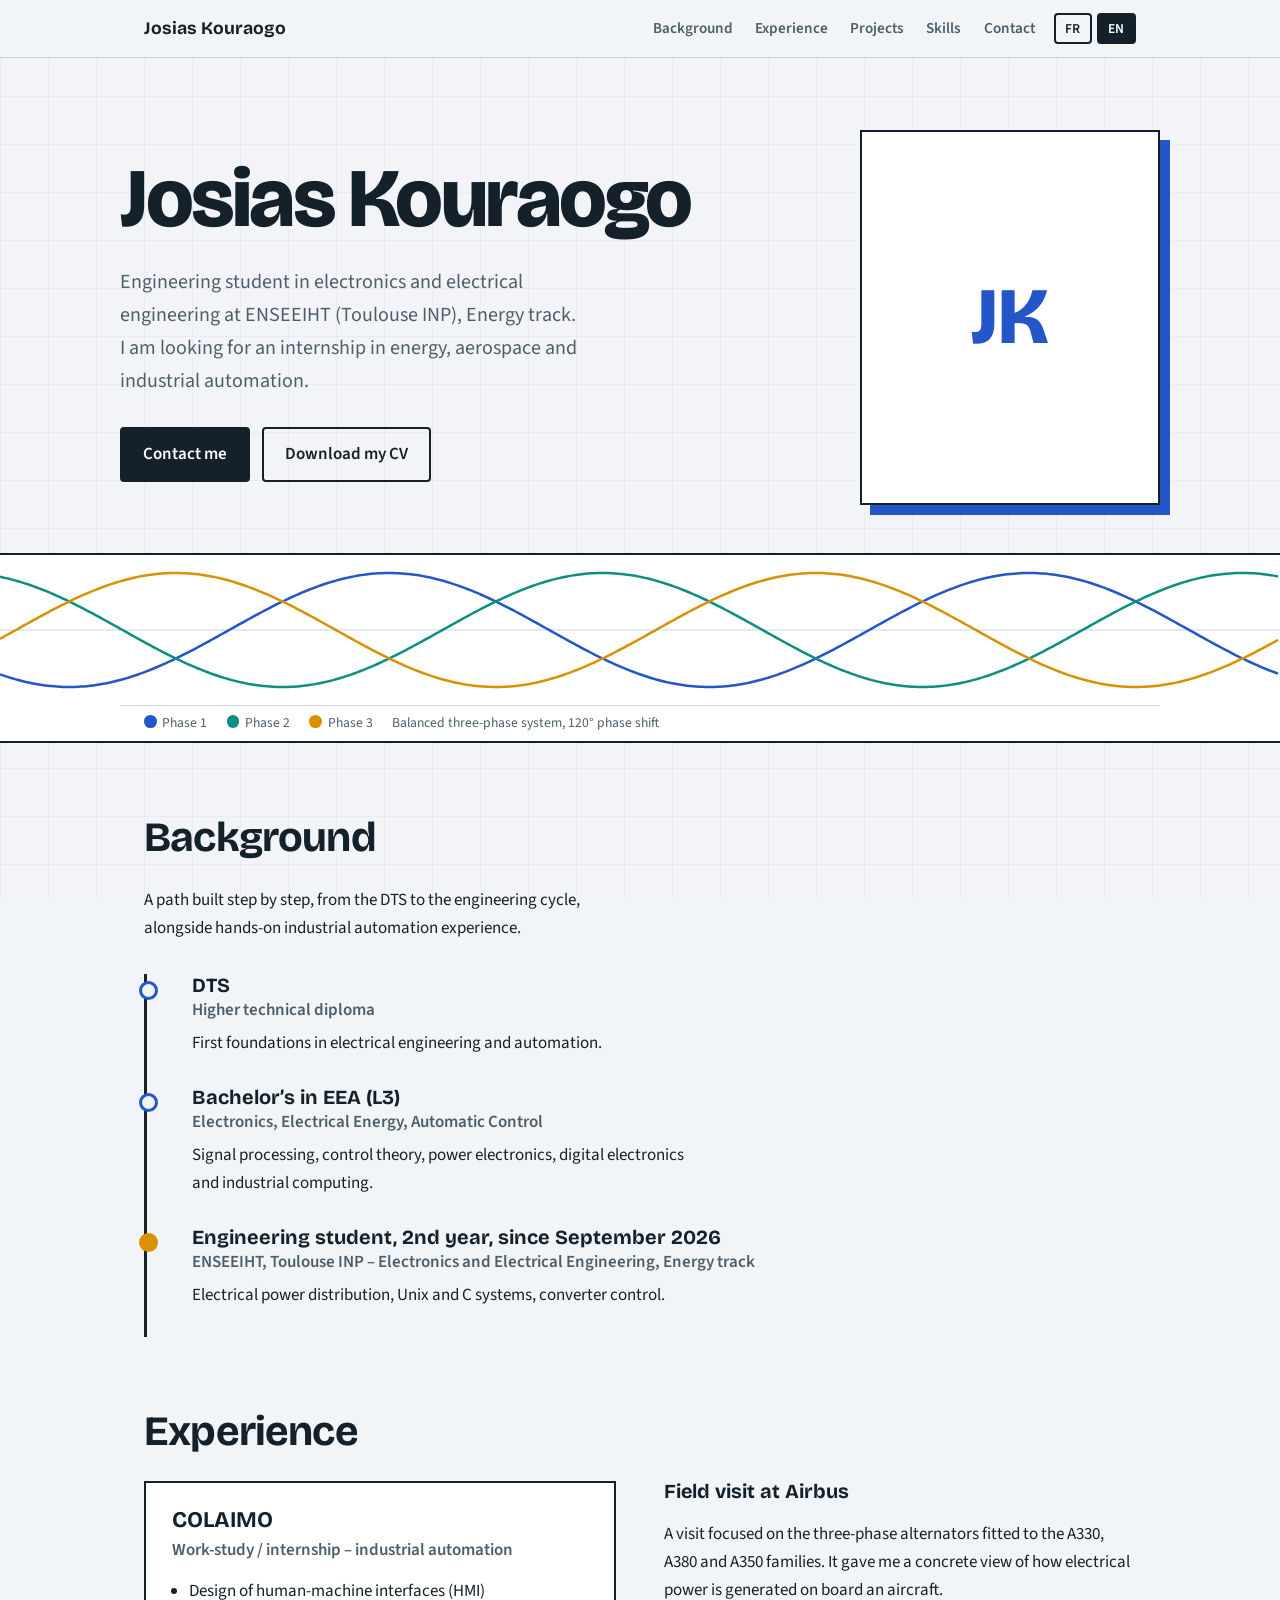
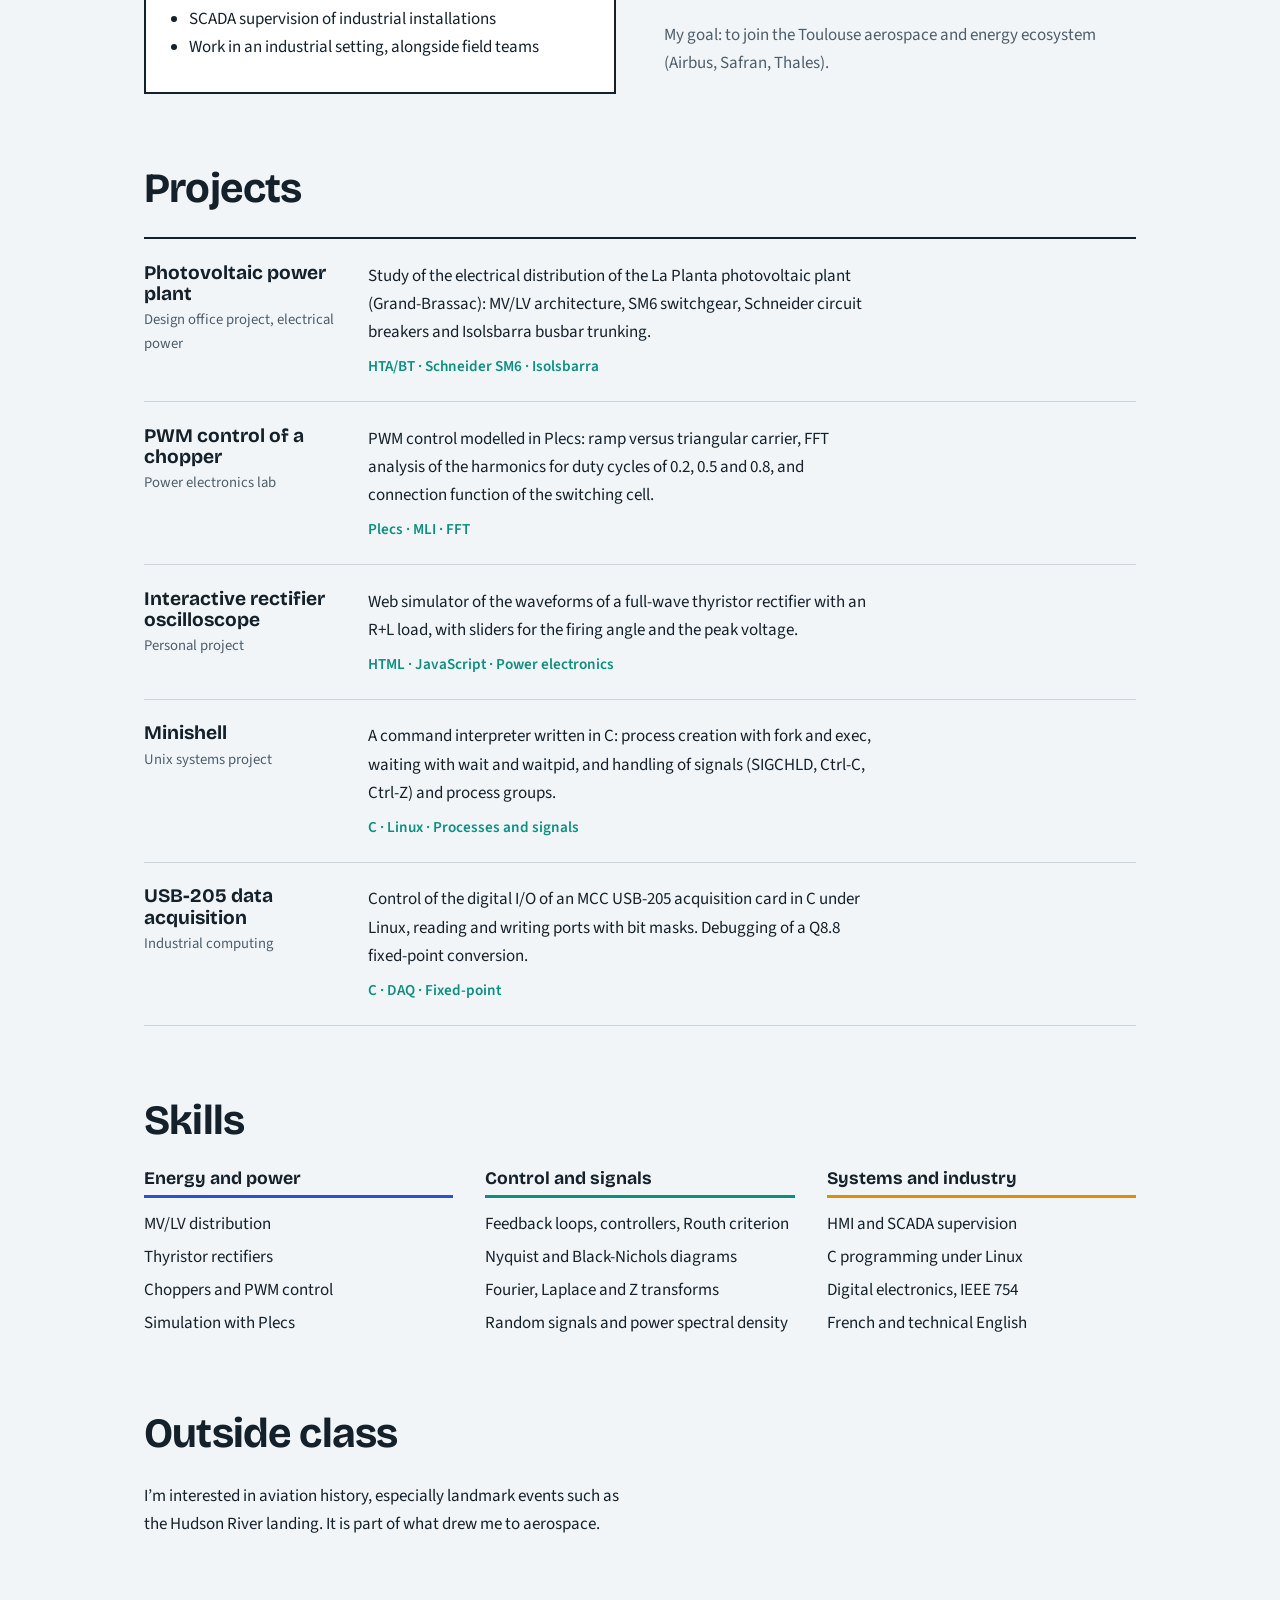
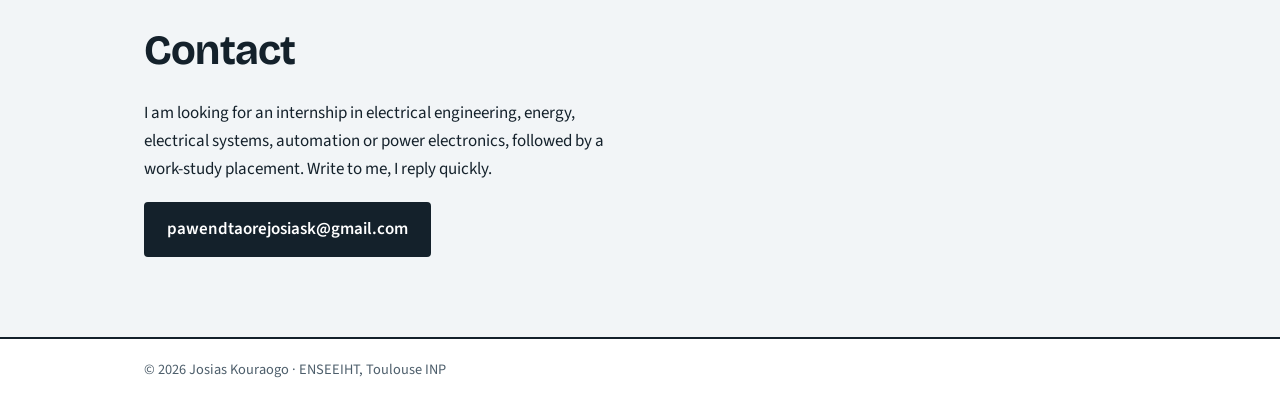
==== commit 8ff9f130: "Update CV link to include language options" ====
--- a/index.html
+++ b/index.html
@@ -136,7 +136,7 @@
         <p class="lead" data-i18n="lead">Élève-ingénieur en électronique et génie électrique à l’ENSEEIHT (Toulouse INP), parcours Énergie. Je cherche un stage dans l’énergie, l’aéronautique et l’automatisme industriel.</p>
         <div class="btns">
           <a class="btn primary" href="#contact" data-i18n="btn_contact">Me contacter</a>
-          <a class="btn" href="CV_Kouraogo_Josias.pdf" data-i18n="btn_cv">Télécharger mon CV</a>
+        <a class="btn" id="cv" href="CV_Kouraogo_Josias_FR.pdf" data-cv-fr="CV_Kouraogo_Josias_FR.pdf" data-cv-en="CV_Kouraogo_Josias_EN.pdf" data-i18n="btn_cv">Télécharger mon CV</a>
         </div>
       </div>
       <div class="photo" id="photo">
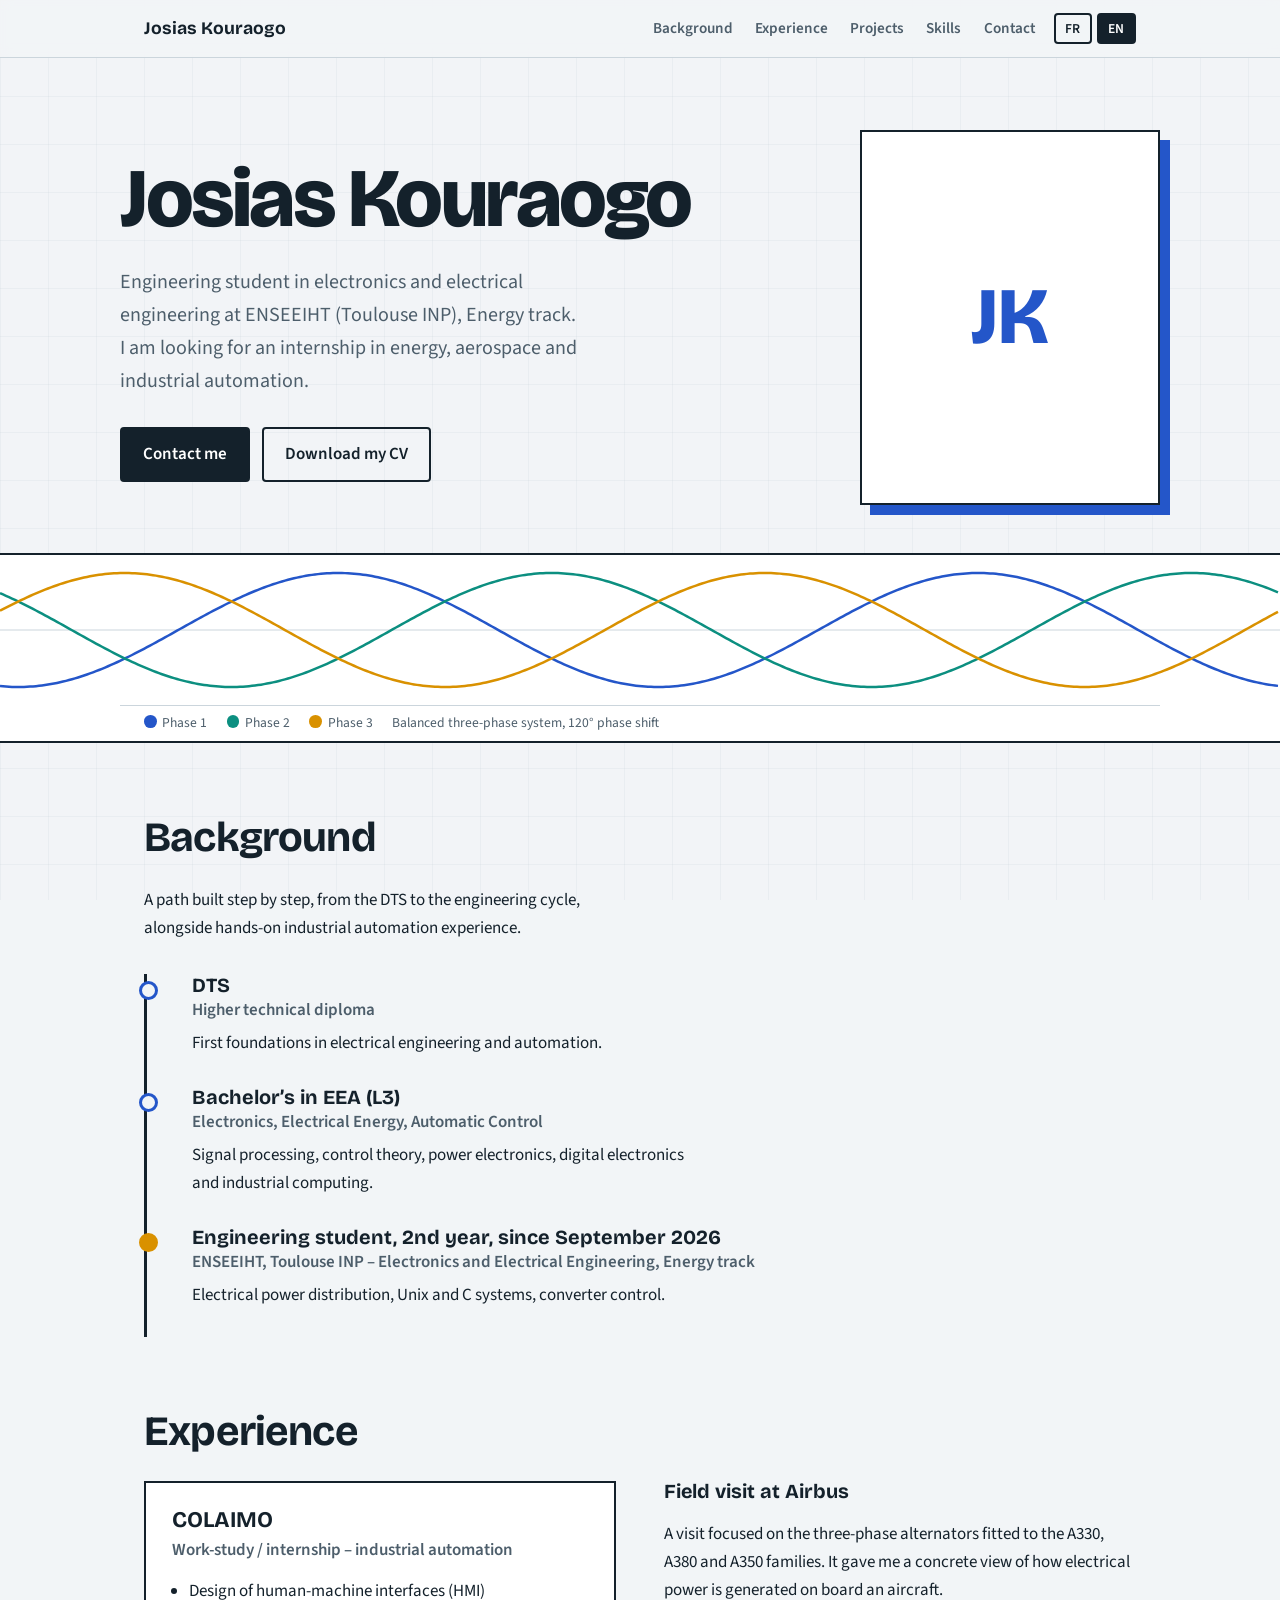
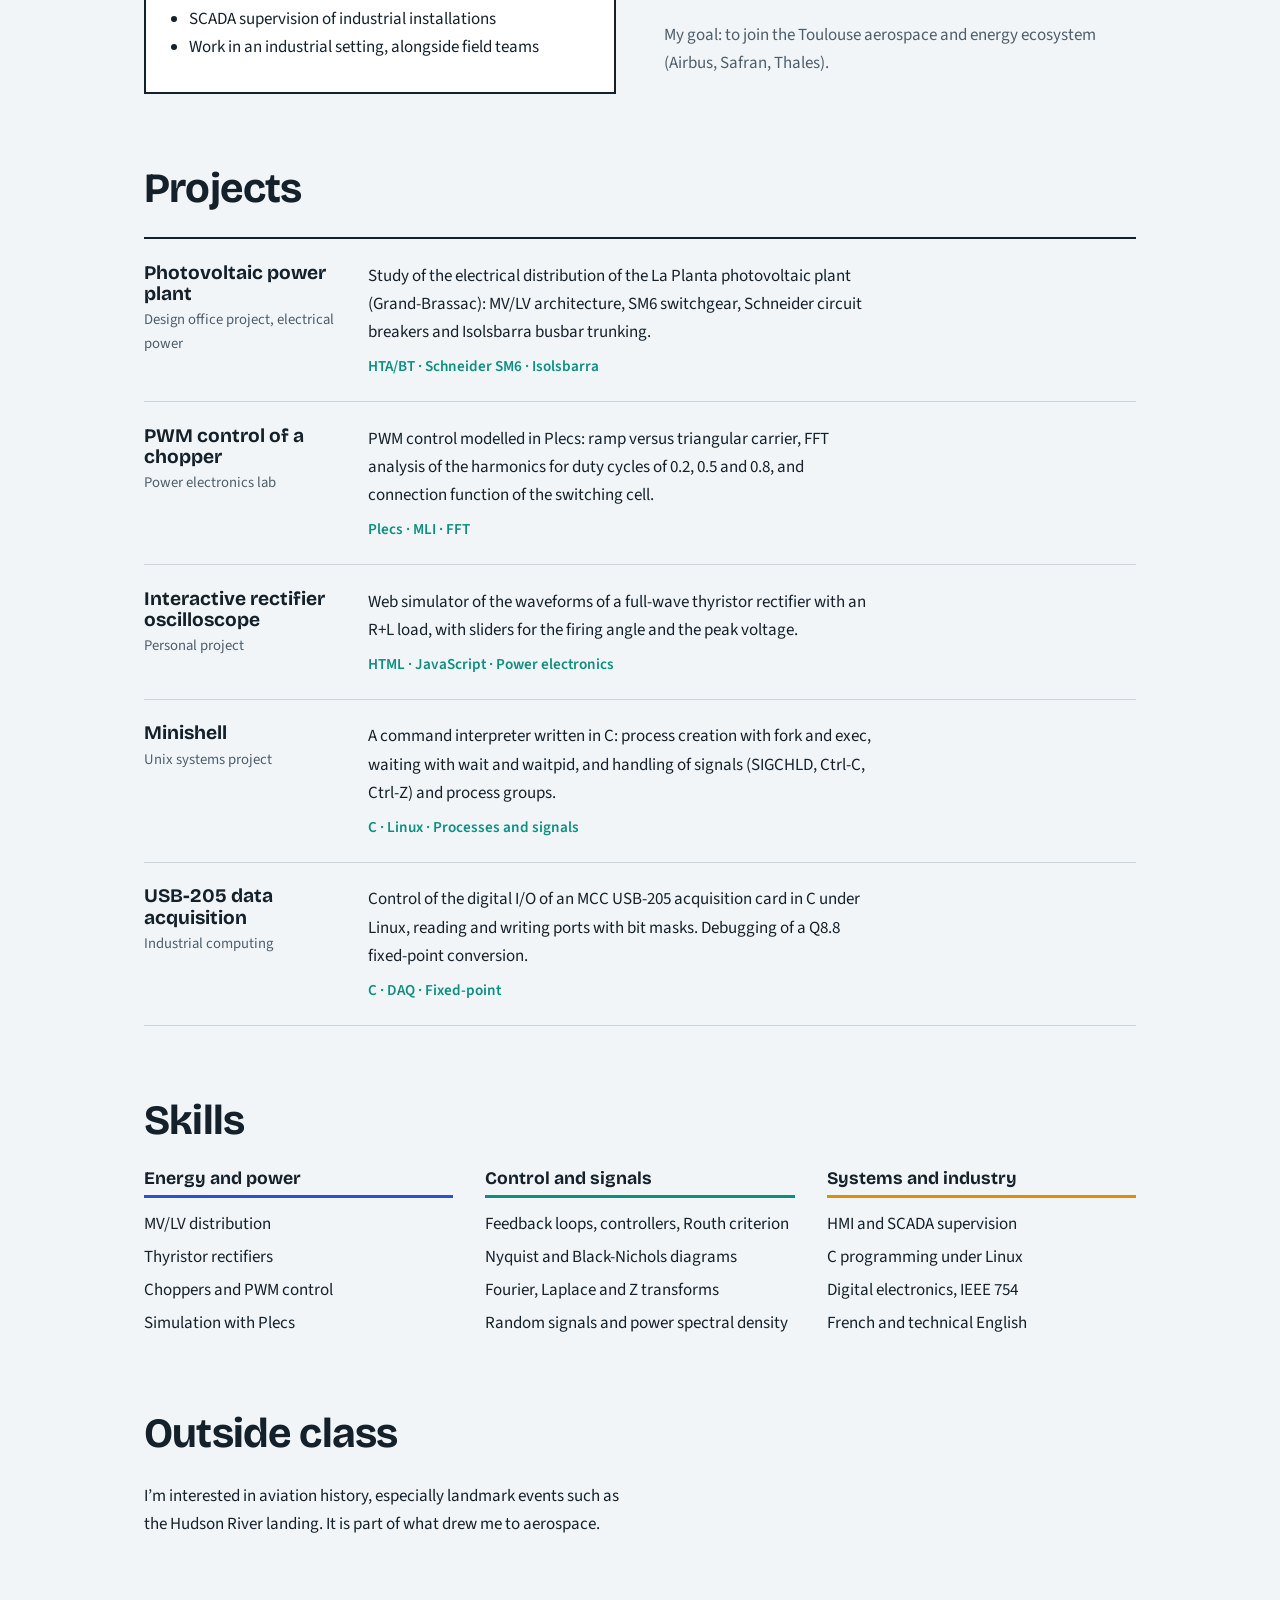
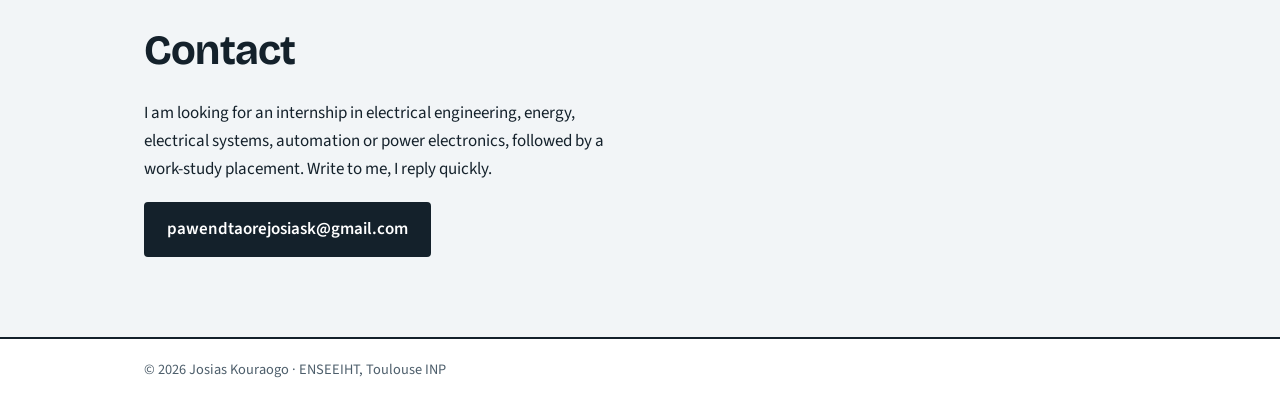
==== commit 63d2329b: "Fix formatting of title assignment in index.html" ====
--- a/index.html
+++ b/index.html
@@ -351,7 +351,8 @@
     els.forEach(function(e){e.innerHTML=en?EN[e.getAttribute('data-i18n')]:e.getAttribute('data-fr')});
     alts.forEach(function(e){e.alt=en?EN[e.getAttribute('data-i18n-alt')]:e.getAttribute('data-fr-alt')});
     arias.forEach(function(e){e.setAttribute('aria-label',en?EN[e.getAttribute('data-i18n-aria')]:e.getAttribute('data-fr-aria'))});
-    doc.title=en?EN.title:FRT;
+       doc.title=en?EN.title:FRT;
+    var cv=doc.getElementById('cv');if(cv)cv.setAttribute('href',cv.getAttribute(en?'data-cv-en':'data-cv-fr'));
     meta.setAttribute('content',en?EN.desc:FRD);
     doc.querySelectorAll('.lang button').forEach(function(b){b.setAttribute('aria-pressed',b.getAttribute('data-set')===l)});
     try{localStorage.setItem('lang',l)}catch(x){}
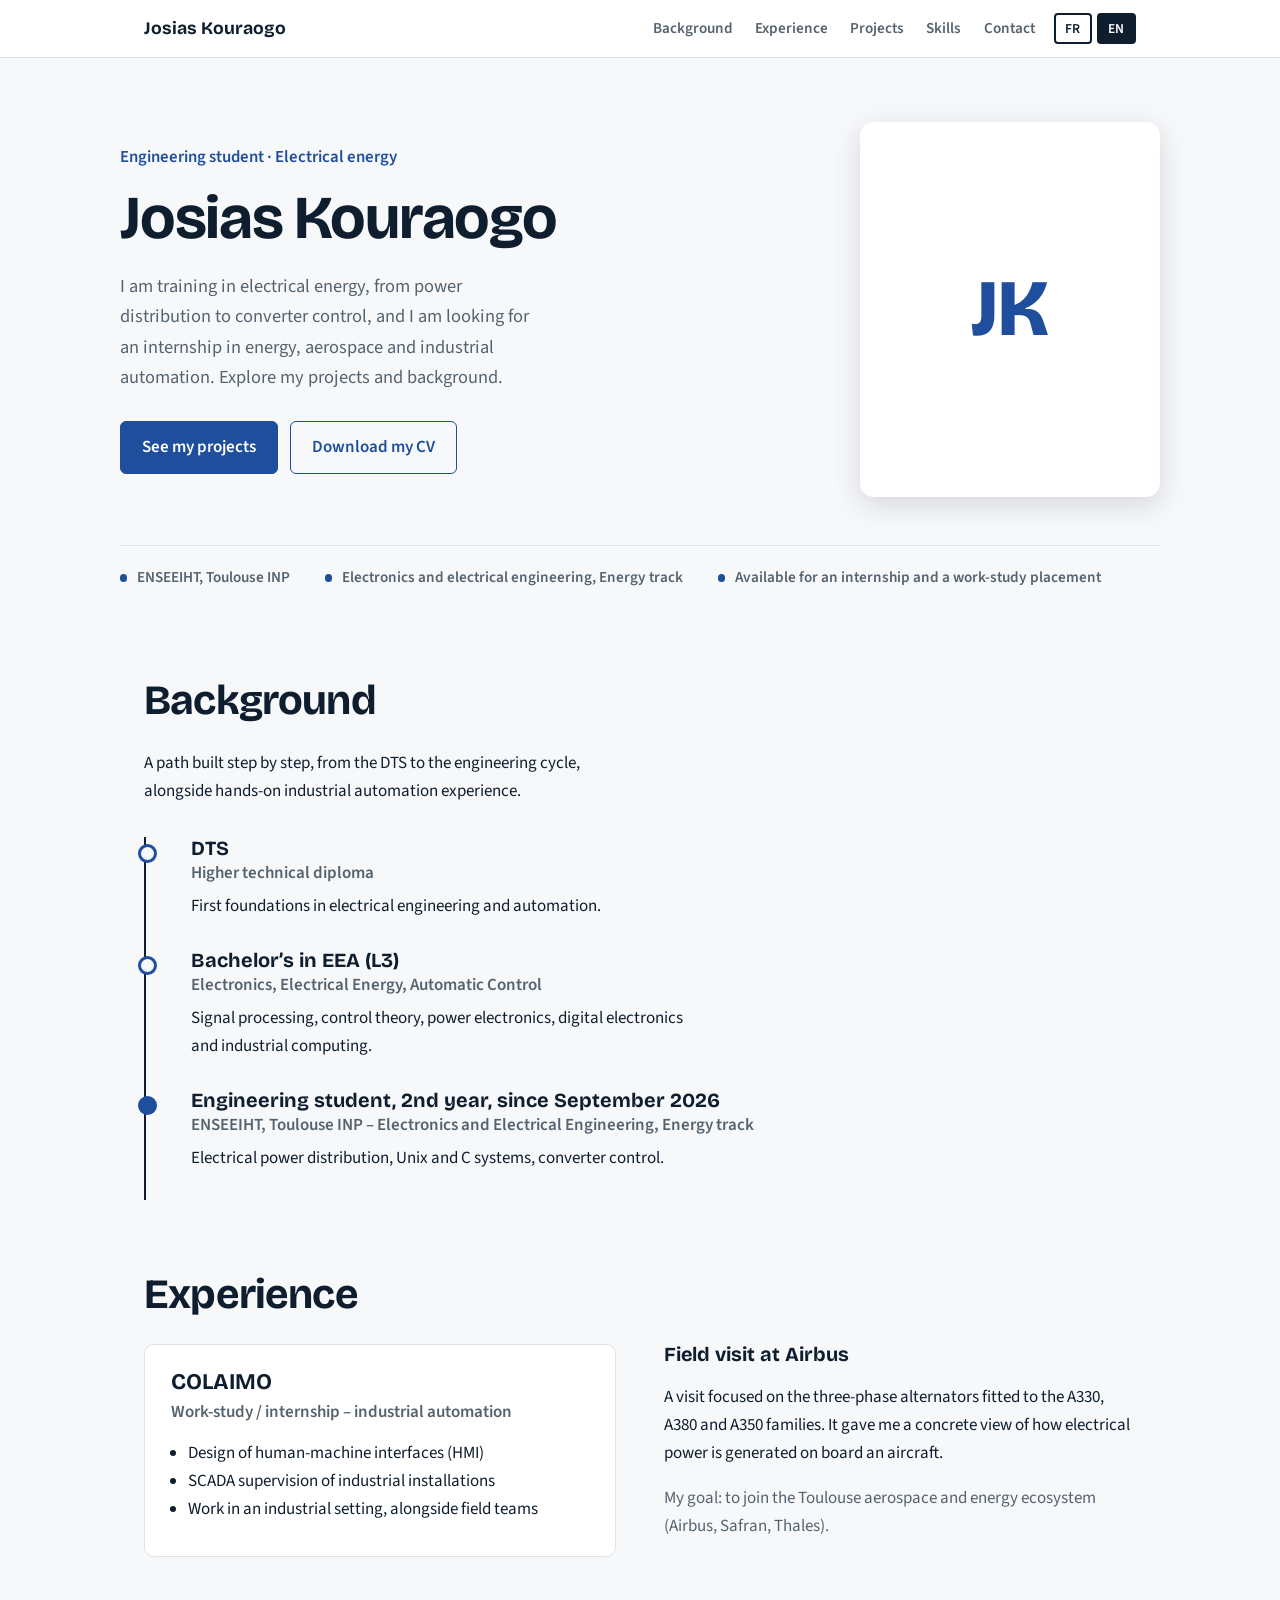
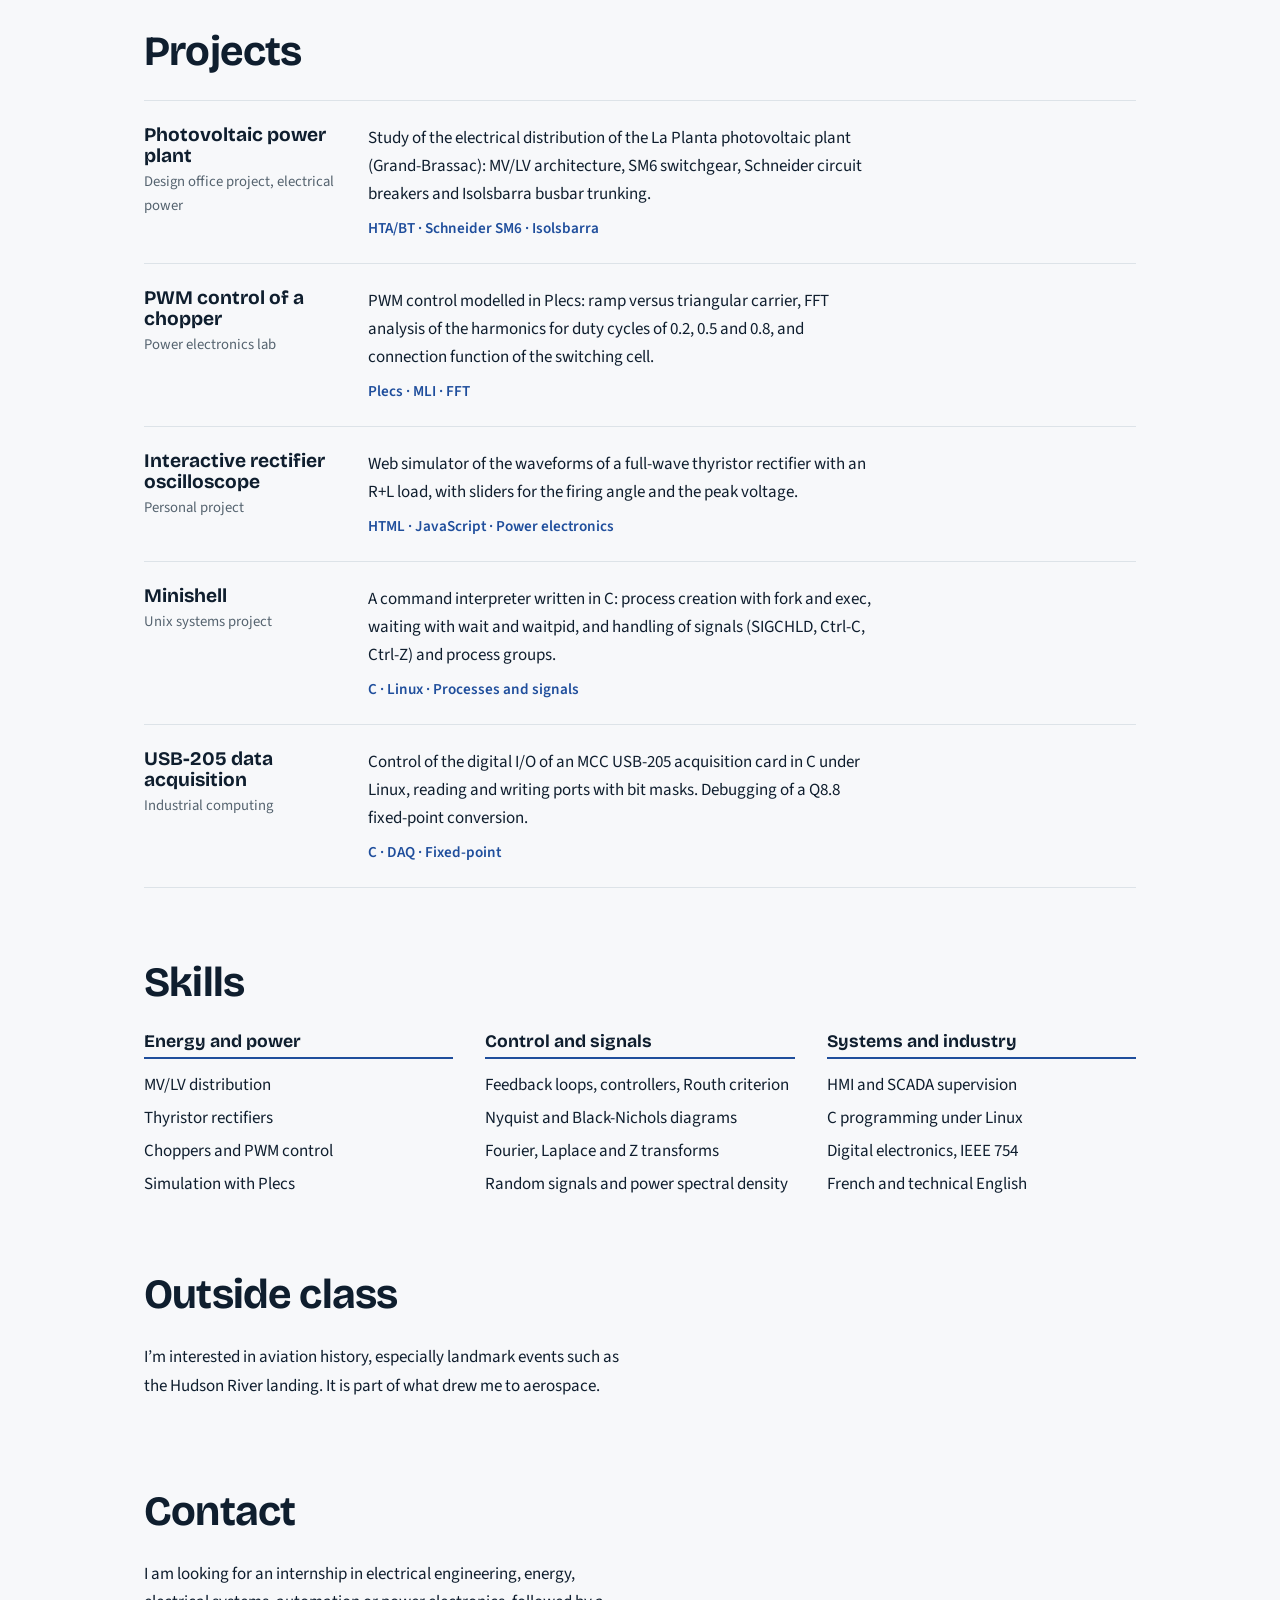
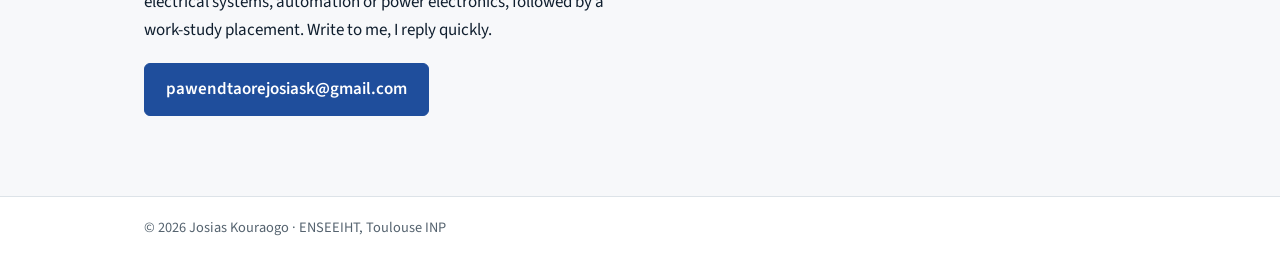
==== commit 55e5f648: "Rename index (2).html to index.html" ====
--- a/index.html
+++ b/index.html
@@ -45,10 +45,6 @@
 .btn{display:inline-block;padding:.7rem 1.3rem;border-radius:4px;font-weight:600;text-decoration:none;border:2px solid var(--ink);color:var(--ink)}
 .btn.primary{background:var(--ink);color:#fff}
 .btn:hover{background:var(--a);border-color:var(--a);color:#fff}
-.scope{margin-top:3rem;border-top:2px solid var(--ink);border-bottom:2px solid var(--ink);background:#fff}
-.scope canvas{display:block;width:100%;height:150px}
-.scope .legend{display:flex;gap:1.2rem;padding:.4rem 1.5rem;font-size:.85rem;color:var(--muted);border-top:1px solid var(--line)}
-.sw{display:inline-block;width:.8rem;height:.8rem;border-radius:50%;margin-right:.35rem;vertical-align:-1px}
 
 section{padding:4.5rem 0 0}
 section h2{font-size:clamp(1.8rem,4vw,2.6rem);margin-bottom:1.6rem;letter-spacing:-.02em}
@@ -105,6 +101,27 @@
 .photo.nophoto .mono{display:flex}
 .photo.nophoto img{display:none}
 @media (max-width:760px){.herogrid{grid-template-columns:1fr}.photo{max-width:260px;order:-1}.lang{margin-left:0}}
+
+:root{--paper:#F7F8FA;--ink:#0F1E2E;--muted:#55636F;--line:#DDE3E8;--a:#1F4E9C;--b:#1F4E9C;--c:#1F4E9C}
+body{background:#F7F8FA;background-image:none}
+body::before{display:none}
+.hero{padding:4rem 0 1rem}
+.hero .role{margin:0 0 .8rem;font-weight:600;color:var(--a);font-size:1.05rem}
+.hero h1{font-weight:700;letter-spacing:-.02em;font-size:clamp(2.4rem,5.5vw,3.8rem);max-width:none}
+.hero p.lead{font-size:1.15rem;margin:1.2rem 0 1.8rem}
+.btn{border-radius:6px;border:1.5px solid var(--a);color:var(--a)}
+.btn.primary{background:var(--a);color:#fff}
+.btn:hover{background:var(--ink);border-color:var(--ink);color:#fff}
+.photo{border:none;border-radius:14px;box-shadow:0 8px 28px rgba(15,30,46,.15)}
+.facts{list-style:none;margin:3rem 0 0;padding:1.2rem 0 0;border-top:1px solid var(--line);display:flex;gap:.6rem 2.2rem;flex-wrap:wrap;color:var(--muted);font-weight:600;font-size:.95rem}
+.facts li::before{content:"";display:inline-block;width:.45rem;height:.45rem;border-radius:50%;background:var(--a);margin-right:.6rem;vertical-align:middle}
+.xp{border:1px solid var(--line);border-radius:10px}
+.timeline{border-left-width:2px}
+.projects{border-top:1px solid var(--line)}
+.skills h3{border-bottom-width:2px}
+header.top{background:rgba(255,255,255,.94)}
+footer{border-top:1px solid var(--line)}
+section h2{font-weight:700}
 </style>
 </head>
 <body>
@@ -132,11 +149,12 @@
   <div class="wrap hero">
     <div class="herogrid">
       <div>
+        <p class="role" data-i18n="role">Élève-ingénieur · Énergie électrique</p>
         <h1>Josias Kouraogo</h1>
-        <p class="lead" data-i18n="lead">Élève-ingénieur en électronique et génie électrique à l’ENSEEIHT (Toulouse INP), parcours Énergie. Je cherche un stage dans l’énergie, l’aéronautique et l’automatisme industriel.</p>
+        <p class="lead" data-i18n="lead">Je me forme à l’énergie électrique, de la distribution à la commande des convertisseurs, et je cherche un stage dans l’énergie, l’aéronautique et l’automatisme industriel. Découvrez mes projets et mon parcours.</p>
         <div class="btns">
-          <a class="btn primary" href="#contact" data-i18n="btn_contact">Me contacter</a>
-        <a class="btn" id="cv" href="CV_Kouraogo_Josias_FR.pdf" data-cv-fr="CV_Kouraogo_Josias_FR.pdf" data-cv-en="CV_Kouraogo_Josias_EN.pdf" data-i18n="btn_cv">Télécharger mon CV</a>
+          <a class="btn primary" href="#projets" data-i18n="btn_contact">Voir mes projets</a>
+          <a class="btn" href="CV_Kouraogo_Josias.pdf" data-i18n="btn_cv">Télécharger mon CV</a>
         </div>
       </div>
       <div class="photo" id="photo">
@@ -144,17 +162,13 @@
         <div class="mono" aria-hidden="true">JK</div>
       </div>
     </div>
+    <ul class="facts">
+      <li data-i18n="fact1">ENSEEIHT, Toulouse INP</li>
+      <li data-i18n="fact2">Électronique et génie électrique, parcours Énergie</li>
+      <li data-i18n="fact3">Disponible pour un stage et une alternance</li>
+    </ul>
   </div>
 
-  <div class="scope" role="img" data-i18n-aria="scope_aria" aria-label="Trois tensions sinusoïdales déphasées de 120 degrés, comme sur un réseau triphasé">
-    <canvas id="scope"></canvas>
-    <div class="legend wrap">
-      <span><span class="sw" style="background:var(--a)"></span><span data-i18n="ph1">Phase 1</span></span>
-      <span><span class="sw" style="background:var(--b)"></span><span data-i18n="ph2">Phase 2</span></span>
-      <span><span class="sw" style="background:var(--c)"></span><span data-i18n="ph3">Phase 3</span></span>
-      <span data-i18n="legend">Système triphasé équilibré, déphasage de 120°</span>
-    </div>
-  </div>
 
   <section id="parcours">
     <div class="wrap">
@@ -305,39 +319,10 @@
   <div class="wrap">© 2026 Josias Kouraogo · ENSEEIHT, Toulouse INP</div>
 </footer>
 
+
 <script>
 (function(){
-  var cv=document.getElementById('scope'),ctx=cv.getContext('2d');
-  var cols=['#2456C9','#0C8F80','#D99100'],t=0,W,H,
-      still=window.matchMedia('(prefers-reduced-motion: reduce)').matches;
-  function size(){
-    var r=window.devicePixelRatio||1;
-    W=cv.clientWidth;H=cv.clientHeight;
-    cv.width=W*r;cv.height=H*r;ctx.setTransform(r,0,0,r,0,0);
-  }
-  function draw(){
-    ctx.clearRect(0,0,W,H);
-    ctx.strokeStyle='#CBD5DC';ctx.lineWidth=1;
-    ctx.beginPath();ctx.moveTo(0,H/2);ctx.lineTo(W,H/2);ctx.stroke();
-    for(var k=0;k<3;k++){
-      ctx.strokeStyle=cols[k];ctx.lineWidth=2.5;ctx.beginPath();
-      for(var x=0;x<=W;x+=3){
-        var y=H/2-Math.sin(x/W*Math.PI*4-t-k*2*Math.PI/3)*(H/2-18);
-        x?ctx.lineTo(x,y):ctx.moveTo(x,y);
-      }
-      ctx.stroke();
-    }
-  }
-  function loop(){t+=0.025;draw();requestAnimationFrame(loop)}
-  size();draw();
-  window.addEventListener('resize',function(){size();draw()});
-  if(!still)loop();
-})();
-</script>
-
-<script>
-(function(){
-  var EN={"nav_par": "Background", "nav_exp": "Experience", "nav_proj": "Projects", "nav_skills": "Skills", "legend": "Balanced three-phase system, 120° phase shift", "h_par": "Background", "par_intro": "A path built step by step, from the DTS to the engineering cycle, alongside hands-on industrial automation experience.", "dts_w": "Higher technical diploma", "dts_p": "First foundations in electrical engineering and automation.", "l3_h": "Bachelor’s in EEA (L3)", "l3_w": "Electronics, Electrical Energy, Automatic Control", "l3_p": "Signal processing, control theory, power electronics, digital electronics and industrial computing.", "inp_h": "Engineering student, 2nd year, since September 2026", "inp_w": "ENSEEIHT, Toulouse INP – Electronics and Electrical Engineering, Energy track", "inp_p": "Electrical power distribution, Unix and C systems, converter control.", "h_exp": "Experience", "col_w": "Work-study / internship – industrial automation", "col_1": "Design of human-machine interfaces (HMI)", "col_2": "SCADA supervision of industrial installations", "col_3": "Work in an industrial setting, alongside field teams", "air_h": "Field visit at Airbus", "air_p": "A visit focused on the three-phase alternators fitted to the A330, A380 and A350 families. It gave me a concrete view of how electrical power is generated on board an aircraft.", "air_goal": "My goal: to join the Toulouse aerospace and energy ecosystem (Airbus, Safran, Thales).", "h_proj": "Projects", "p1_h": "Photovoltaic power plant", "p1_t": "Design office project, electrical power", "p1_p": "Study of the electrical distribution of the La Planta photovoltaic plant (Grand-Brassac): MV/LV architecture, SM6 switchgear, Schneider circuit breakers and Isolsbarra busbar trunking.", "p2_h": "PWM control of a chopper", "p2_t": "Power electronics lab", "p2_p": "PWM control modelled in Plecs: ramp versus triangular carrier, FFT analysis of the harmonics for duty cycles of 0.2, 0.5 and 0.8, and connection function of the switching cell.", "p3_h": "Interactive rectifier oscilloscope", "p3_t": "Personal project", "p3_p": "Web simulator of the waveforms of a full-wave thyristor rectifier with an R+L load, with sliders for the firing angle and the peak voltage.", "p3_k": "HTML · JavaScript · Power electronics", "p4_h": "Minishell", "p4_t": "Unix systems project", "p4_p": "A command interpreter written in C: process creation with fork and exec, waiting with wait and waitpid, and handling of signals (SIGCHLD, Ctrl-C, Ctrl-Z) and process groups.", "p4_k": "C · Linux · Processes and signals", "p5_h": "USB-205 data acquisition", "p5_t": "Industrial computing", "p5_p": "Control of the digital I/O of an MCC USB-205 acquisition card in C under Linux, reading and writing ports with bit masks. Debugging of a Q8.8 fixed-point conversion.", "p5_k": "C · DAQ · Fixed-point", "h_skills": "Skills", "s1_h": "Energy and power", "s1_1": "MV/LV distribution", "s1_2": "Thyristor rectifiers", "s1_3": "Choppers and PWM control", "s1_4": "Simulation with Plecs", "s2_h": "Control and signals", "s2_1": "Feedback loops, controllers, Routh criterion", "s2_2": "Nyquist and Black-Nichols diagrams", "s2_3": "Fourier, Laplace and Z transforms", "s2_4": "Random signals and power spectral density", "s3_h": "Systems and industry", "s3_1": "HMI and SCADA supervision", "s3_2": "C programming under Linux", "s3_3": "Digital electronics, IEEE 754", "s3_4": "French and technical English", "h_out": "Outside class", "out_p": "I’m interested in aviation history, especially landmark events such as the Hudson River landing. It is part of what drew me to aerospace.", "h_contact": "Contact", "contact_p": "I am looking for an internship in electrical engineering, energy, electrical systems, automation or power electronics, followed by a work-study placement. Write to me, I reply quickly.", "ph1": "Phase 1", "ph2": "Phase 2", "ph3": "Phase 3", "scope_aria": "Three sinusoidal voltages shifted by 120 degrees, as on a three-phase network", "nav_contact": "Contact", "lead": "Engineering student in electronics and electrical engineering at ENSEEIHT (Toulouse INP), Energy track. I am looking for an internship in energy, aerospace and industrial automation.", "btn_contact": "Contact me", "btn_cv": "Download my CV", "photo_alt": "Portrait of Josias Kouraogo", "title": "Josias Kouraogo – Electronics and electrical engineering student", "desc": "Portfolio of Josias Kouraogo, engineering student at ENSEEIHT (Toulouse INP), Energy track. Looking for an internship and a work-study placement in energy, aerospace and automation."};
+  var EN={"nav_par": "Background", "nav_exp": "Experience", "nav_proj": "Projects", "nav_skills": "Skills", "h_par": "Background", "par_intro": "A path built step by step, from the DTS to the engineering cycle, alongside hands-on industrial automation experience.", "dts_w": "Higher technical diploma", "dts_p": "First foundations in electrical engineering and automation.", "l3_h": "Bachelor’s in EEA (L3)", "l3_w": "Electronics, Electrical Energy, Automatic Control", "l3_p": "Signal processing, control theory, power electronics, digital electronics and industrial computing.", "inp_h": "Engineering student, 2nd year, since September 2026", "inp_w": "ENSEEIHT, Toulouse INP – Electronics and Electrical Engineering, Energy track", "inp_p": "Electrical power distribution, Unix and C systems, converter control.", "h_exp": "Experience", "col_w": "Work-study / internship – industrial automation", "col_1": "Design of human-machine interfaces (HMI)", "col_2": "SCADA supervision of industrial installations", "col_3": "Work in an industrial setting, alongside field teams", "air_h": "Field visit at Airbus", "air_p": "A visit focused on the three-phase alternators fitted to the A330, A380 and A350 families. It gave me a concrete view of how electrical power is generated on board an aircraft.", "air_goal": "My goal: to join the Toulouse aerospace and energy ecosystem (Airbus, Safran, Thales).", "h_proj": "Projects", "p1_h": "Photovoltaic power plant", "p1_t": "Design office project, electrical power", "p1_p": "Study of the electrical distribution of the La Planta photovoltaic plant (Grand-Brassac): MV/LV architecture, SM6 switchgear, Schneider circuit breakers and Isolsbarra busbar trunking.", "p2_h": "PWM control of a chopper", "p2_t": "Power electronics lab", "p2_p": "PWM control modelled in Plecs: ramp versus triangular carrier, FFT analysis of the harmonics for duty cycles of 0.2, 0.5 and 0.8, and connection function of the switching cell.", "p3_h": "Interactive rectifier oscilloscope", "p3_t": "Personal project", "p3_p": "Web simulator of the waveforms of a full-wave thyristor rectifier with an R+L load, with sliders for the firing angle and the peak voltage.", "p3_k": "HTML · JavaScript · Power electronics", "p4_h": "Minishell", "p4_t": "Unix systems project", "p4_p": "A command interpreter written in C: process creation with fork and exec, waiting with wait and waitpid, and handling of signals (SIGCHLD, Ctrl-C, Ctrl-Z) and process groups.", "p4_k": "C · Linux · Processes and signals", "p5_h": "USB-205 data acquisition", "p5_t": "Industrial computing", "p5_p": "Control of the digital I/O of an MCC USB-205 acquisition card in C under Linux, reading and writing ports with bit masks. Debugging of a Q8.8 fixed-point conversion.", "p5_k": "C · DAQ · Fixed-point", "h_skills": "Skills", "s1_h": "Energy and power", "s1_1": "MV/LV distribution", "s1_2": "Thyristor rectifiers", "s1_3": "Choppers and PWM control", "s1_4": "Simulation with Plecs", "s2_h": "Control and signals", "s2_1": "Feedback loops, controllers, Routh criterion", "s2_2": "Nyquist and Black-Nichols diagrams", "s2_3": "Fourier, Laplace and Z transforms", "s2_4": "Random signals and power spectral density", "s3_h": "Systems and industry", "s3_1": "HMI and SCADA supervision", "s3_2": "C programming under Linux", "s3_3": "Digital electronics, IEEE 754", "s3_4": "French and technical English", "h_out": "Outside class", "out_p": "I’m interested in aviation history, especially landmark events such as the Hudson River landing. It is part of what drew me to aerospace.", "h_contact": "Contact", "contact_p": "I am looking for an internship in electrical engineering, energy, electrical systems, automation or power electronics, followed by a work-study placement. Write to me, I reply quickly.", "nav_contact": "Contact", "lead": "I am training in electrical energy, from power distribution to converter control, and I am looking for an internship in energy, aerospace and industrial automation. Explore my projects and background.", "btn_contact": "See my projects", "btn_cv": "Download my CV", "photo_alt": "Portrait of Josias Kouraogo", "title": "Josias Kouraogo – Electronics and electrical engineering student", "desc": "Portfolio of Josias Kouraogo, engineering student at ENSEEIHT (Toulouse INP), Energy track. Looking for an internship and a work-study placement in energy, aerospace and automation.", "role": "Engineering student · Electrical energy", "fact1": "ENSEEIHT, Toulouse INP", "fact2": "Electronics and electrical engineering, Energy track", "fact3": "Available for an internship and a work-study placement"};
   var doc=document,els=doc.querySelectorAll('[data-i18n]'),
       alts=doc.querySelectorAll('[data-i18n-alt]'),arias=doc.querySelectorAll('[data-i18n-aria]'),
       meta=doc.querySelector('meta[name="description"]'),
@@ -351,8 +336,7 @@
     els.forEach(function(e){e.innerHTML=en?EN[e.getAttribute('data-i18n')]:e.getAttribute('data-fr')});
     alts.forEach(function(e){e.alt=en?EN[e.getAttribute('data-i18n-alt')]:e.getAttribute('data-fr-alt')});
     arias.forEach(function(e){e.setAttribute('aria-label',en?EN[e.getAttribute('data-i18n-aria')]:e.getAttribute('data-fr-aria'))});
-       doc.title=en?EN.title:FRT;
-    var cv=doc.getElementById('cv');if(cv)cv.setAttribute('href',cv.getAttribute(en?'data-cv-en':'data-cv-fr'));
+    doc.title=en?EN.title:FRT;
     meta.setAttribute('content',en?EN.desc:FRD);
     doc.querySelectorAll('.lang button').forEach(function(b){b.setAttribute('aria-pressed',b.getAttribute('data-set')===l)});
     try{localStorage.setItem('lang',l)}catch(x){}
